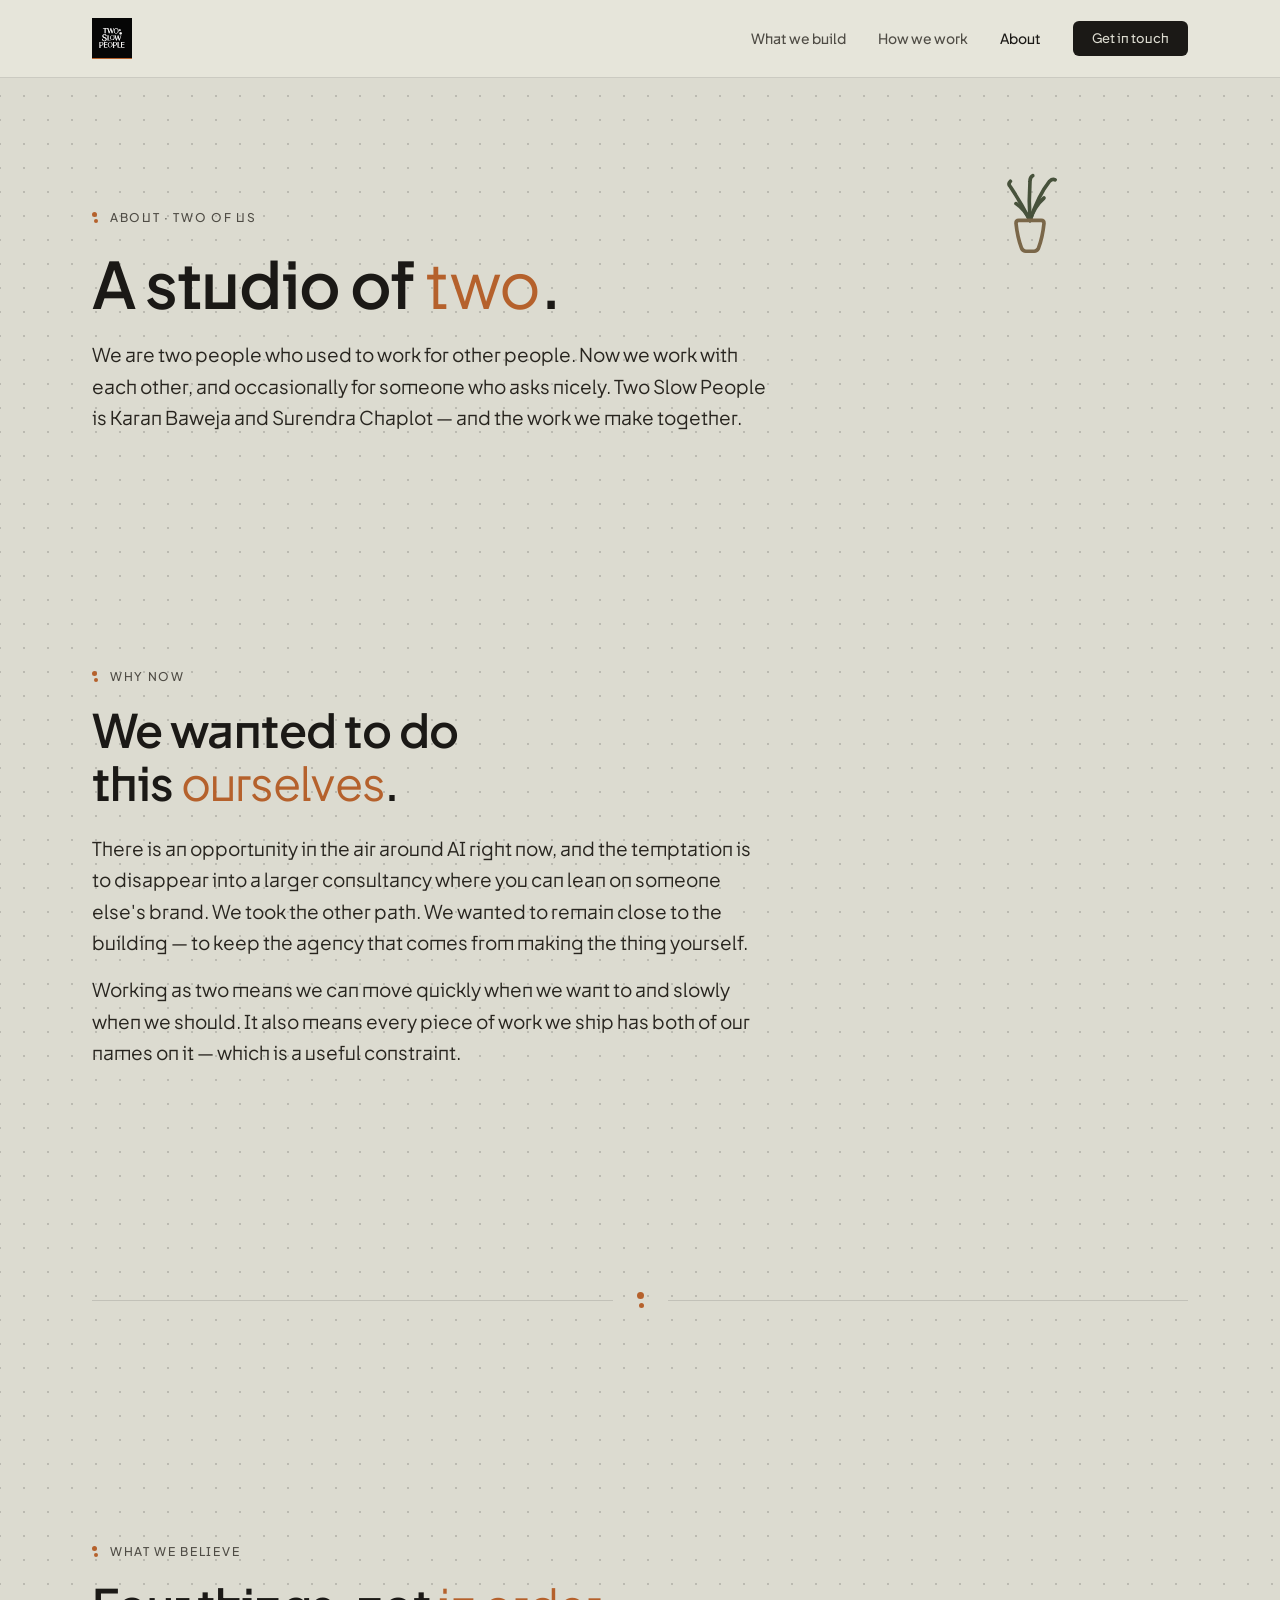
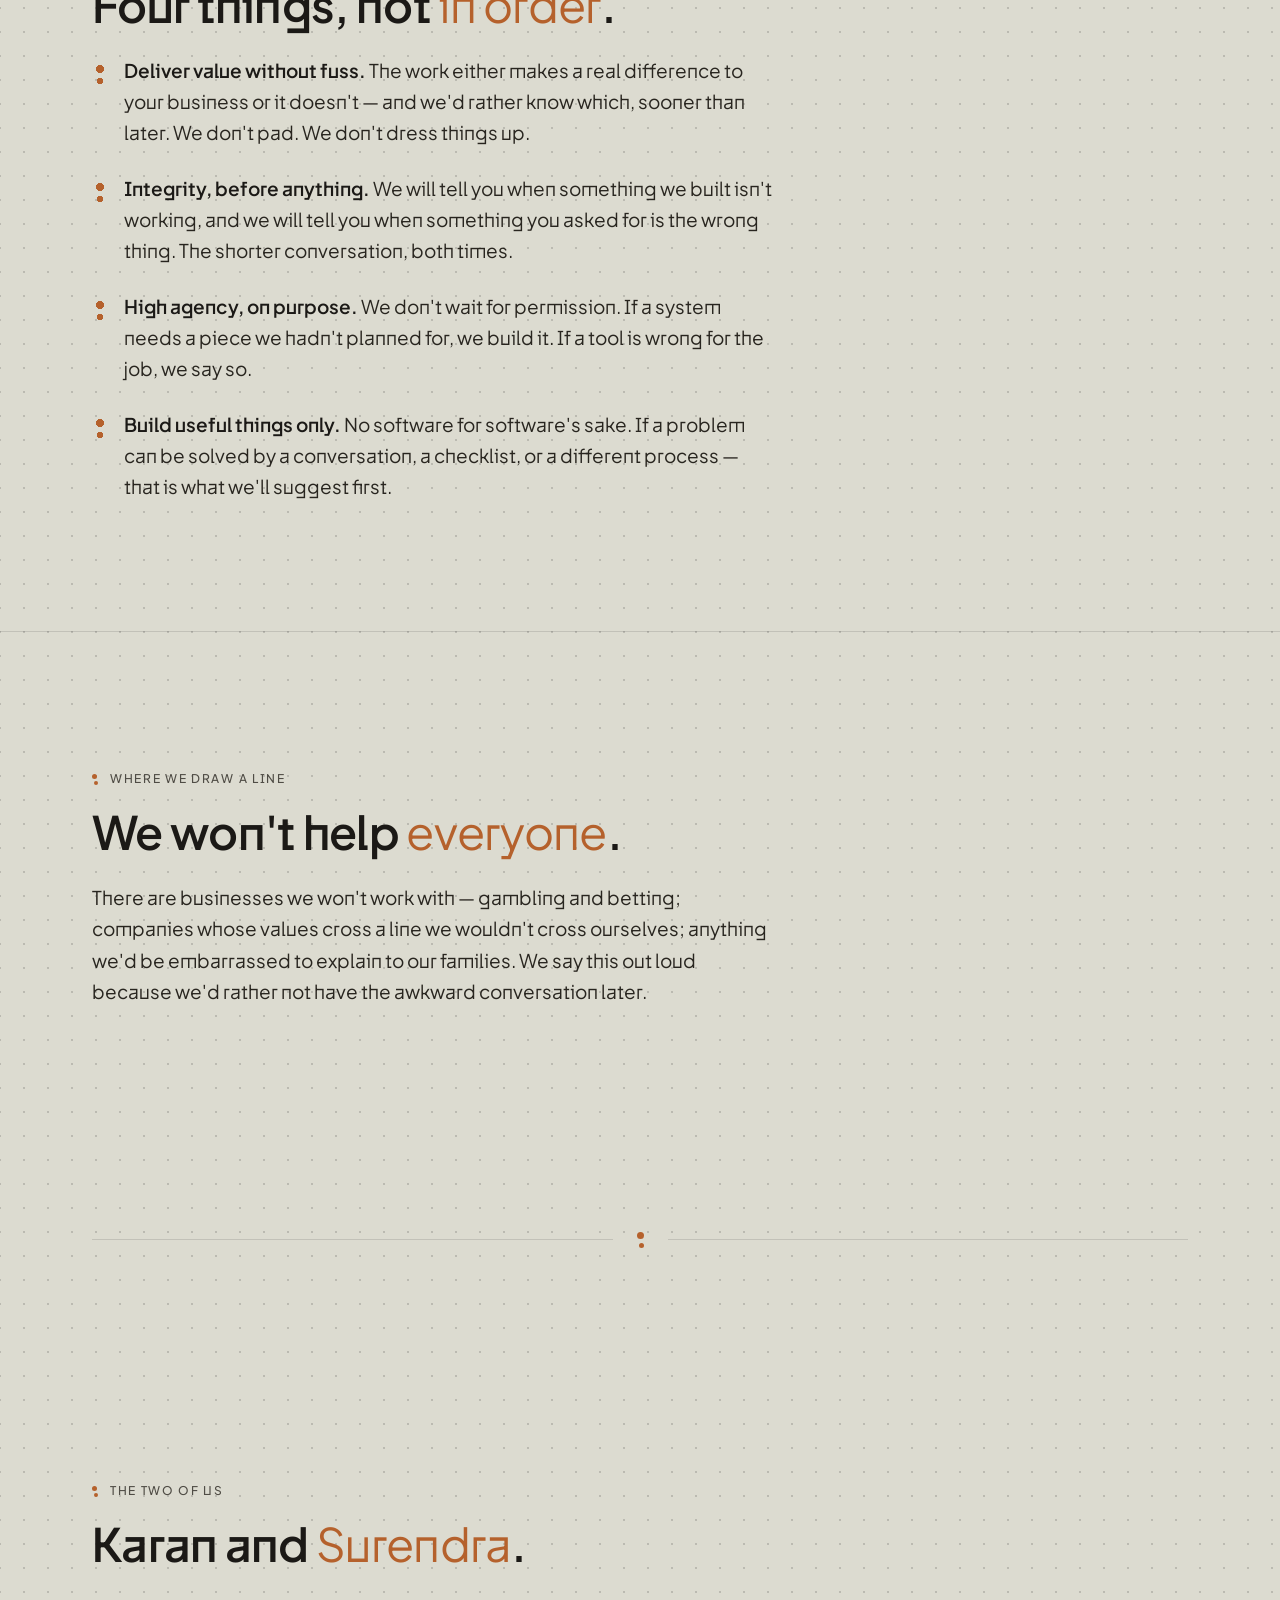
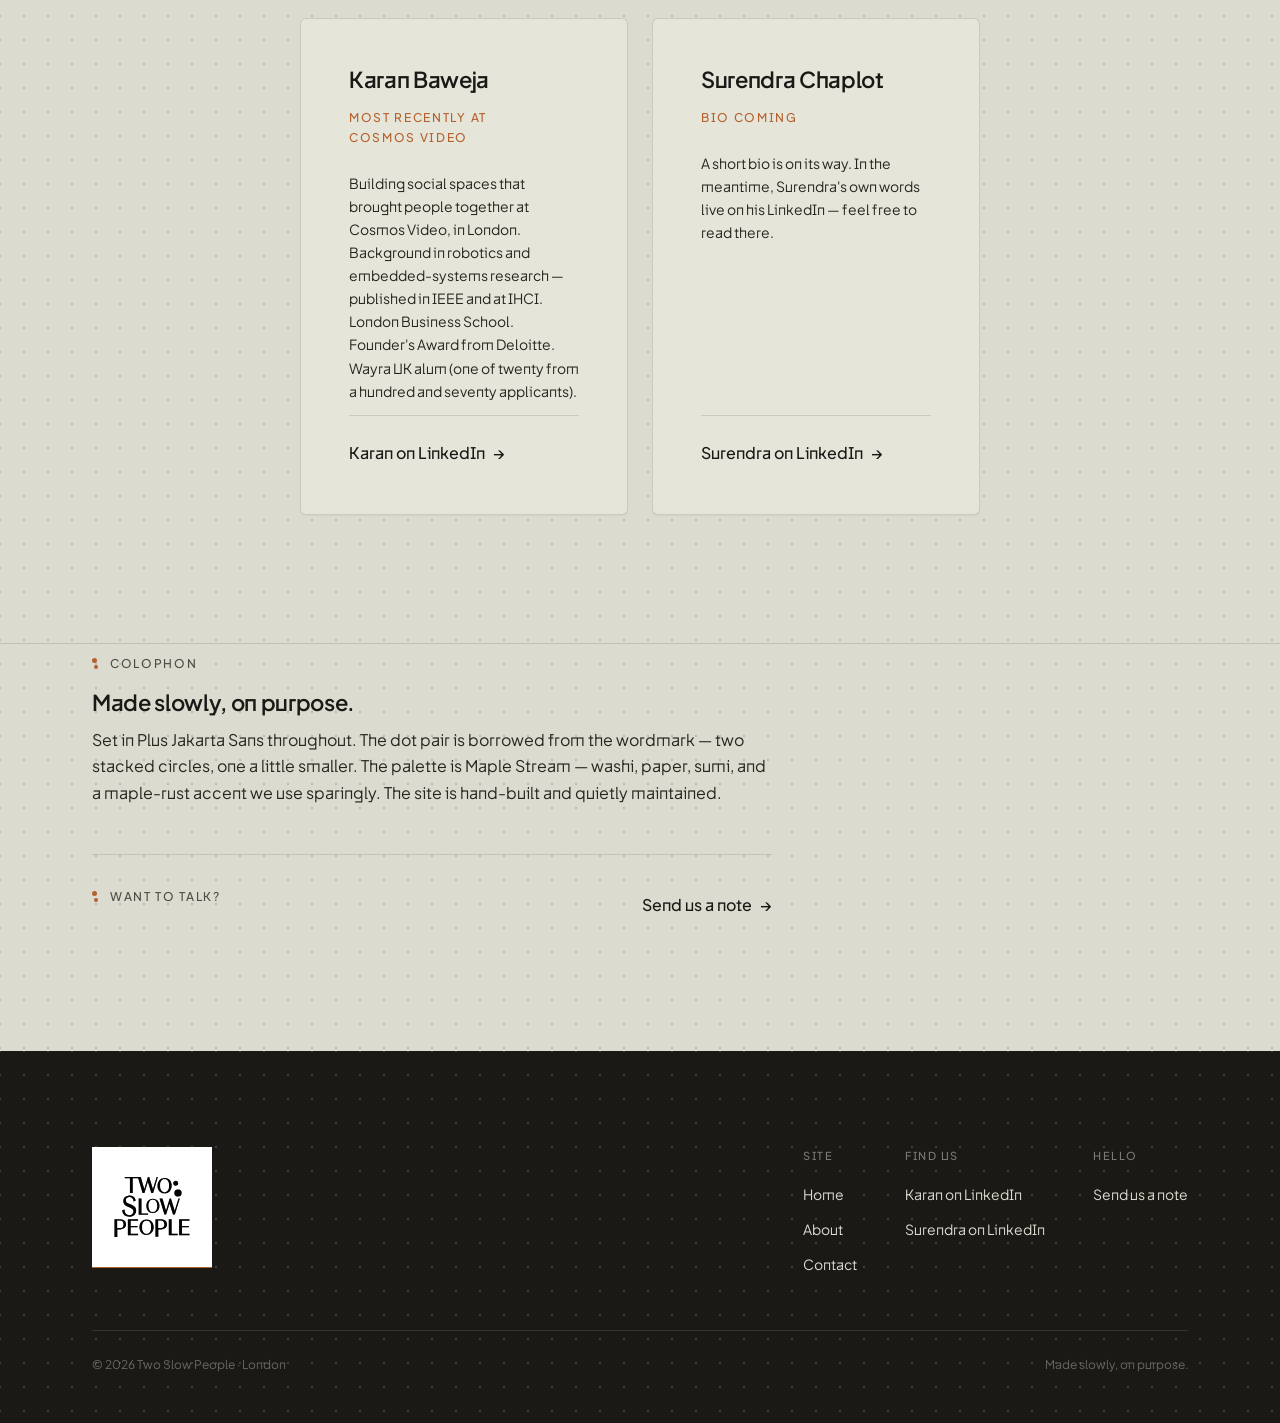
==== about.html @ 3eacd47a "Rebrand to Two Slow People; apply Maple Stream design system - Rewrite index.html and add about.html" ====
<!DOCTYPE html>
<html lang="en">
<head>
    <meta charset="UTF-8">
    <meta name="viewport" content="width=device-width, initial-scale=1.0">
    <title>About — Two Slow People</title>
    <meta name="description" content="Two Slow People is Karan Baweja and Surendra Chaplot — two people who used to work for other people. Now we build proper AI systems, by hand, for UK businesses.">
    <meta name="robots" content="index, follow">
    <meta name="theme-color" content="#1B1916">

    <link rel="canonical" href="https://twoslowpeople.com/about">
    <link rel="icon" type="image/svg+xml" href="assets/dot-pair.svg">
    <link rel="apple-touch-icon" href="assets/logo-twoslowpeople-vector.svg">

    <meta property="og:type" content="website">
    <meta property="og:url" content="https://twoslowpeople.com/about">
    <meta property="og:title" content="About — Two Slow People">
    <meta property="og:description" content="Two Slow People is Karan Baweja and Surendra Chaplot — two people who used to work for other people. Now we build proper AI systems, by hand, for UK businesses.">
    <meta property="og:site_name" content="Two Slow People">
    <meta property="og:locale" content="en_GB">

    <meta name="twitter:card" content="summary_large_image">
    <meta name="twitter:title" content="About — Two Slow People">
    <meta name="twitter:description" content="Two people, one studio, building proper AI systems by hand for UK businesses.">

    <link rel="stylesheet" href="css/tokens.css?v=1">
    <link rel="stylesheet" href="css/site.css?v=1">

    <style>
        /* ──────────────────────────────────────────────────────
           about.html — page-specific styles only.
           Body uses .surface-dotted (writing-paper bg from the
           design system) — sections are transparent so the dots
           pervade the whole page. Only cards are solid surfaces.
           ────────────────────────────────────────────────────── */

        /* ── ABOUT HERO ── */
        .a-hero {
            position: relative;
            padding: 120px 0 var(--s-9);
            overflow: hidden;
        }
        .hero-mark {
            position: absolute;
            top: var(--s-8);
            right: max(var(--s-6), calc(50% - 460px));
            opacity: 0.85;
            pointer-events: none;
        }
        @media (max-width: 768px) {
            .hero-mark { top: var(--s-5); right: var(--s-4); }
            .hero-mark svg { width: 96px; height: 96px; }
        }
        .a-hero-inner { max-width: var(--container-prose); }
        .a-hero .eyebrow { margin-bottom: var(--s-5); }
        .a-hero h1 {
            font-size: var(--t-h1);
            margin-bottom: var(--s-5);
            text-wrap: balance;
        }
        .a-hero h1 em {
            font-weight: var(--w-regular);
            color: var(--momiji);
        }
        .a-hero .lede {
            font-size: var(--t-body-lg);
            color: var(--ink-2);
            line-height: var(--lh-relaxed);
            text-wrap: pretty;
        }

        /* ── REUSABLE PROSE BLOCK ── */
        .a-block-inner { max-width: var(--container-prose); }
        .a-block-inner .eyebrow { margin-bottom: var(--s-4); }
        .a-block-inner h2 {
            font-size: var(--t-h2);
            margin-bottom: var(--s-5);
            text-wrap: balance;
        }
        .a-block-inner h2 em {
            font-weight: var(--w-regular);
            color: var(--momiji);
        }
        .a-block-inner h3 {
            font-size: var(--t-h3);
            margin-bottom: var(--s-4);
        }
        .a-block-inner p {
            font-size: var(--t-body-lg);
            color: var(--ink-2);
            line-height: var(--lh-relaxed);
            margin-bottom: var(--s-4);
            text-wrap: pretty;
        }
        .a-block-inner p:last-child { margin-bottom: 0; }
        .a-block-inner p strong {
            color: var(--ink);
            font-weight: var(--w-semibold);
        }
        .a-block-inner .dot-list p { margin-bottom: 0; }

        /* Editorial hairline between content sections (not on hero) */
        .a-block + .a-block,
        .a-block + .bios,
        .bios + .a-block { border-top: 1px solid var(--rule); }

        /* ── BIOS GRID ── */
        .bios-grid {
            display: grid;
            grid-template-columns: repeat(2, 1fr);
            gap: var(--s-5);
            max-width: var(--container-prose);
            margin: 0 auto;
        }
        .bio.card { display: flex; flex-direction: column; gap: var(--s-3); padding: var(--s-7); }
        .bio h4 {
            font-size: var(--t-h4);
            margin-bottom: var(--s-1);
        }
        .bio .role {
            font-family: var(--font-body);
            font-size: 12px;
            font-weight: var(--w-medium);
            letter-spacing: var(--ls-eyebrow);
            text-transform: uppercase;
            color: var(--momiji);
            margin-bottom: var(--s-3);
        }
        .bio p {
            font-size: var(--t-body-sm);
            color: var(--ink-2);
            line-height: var(--lh-relaxed);
            margin-bottom: 0;
        }
        .bio .bio-link {
            margin-top: auto;
            padding-top: var(--s-5);
            border-top: 1px solid var(--rule);
        }

        /* ── COLOPHON + CTA BACK ── */
        .colophon { padding-top: 0; }
        .colophon-inner { max-width: var(--container-prose); }
        .colophon .eyebrow { margin-bottom: var(--s-4); }
        .colophon h3 { font-size: var(--t-h4); margin-bottom: var(--s-3); }
        .colophon p {
            font-size: var(--t-body);
            color: var(--ink-2);
            line-height: var(--lh-relaxed);
            margin-bottom: var(--s-7);
        }
        .a-cta {
            padding-top: var(--s-6);
            border-top: 1px solid var(--rule);
            display: flex;
            align-items: center;
            justify-content: space-between;
            gap: var(--s-4);
            flex-wrap: wrap;
        }

        /* ── PAGE-SPECIFIC RESPONSIVE ── */
        @media (max-width: 768px) {
            .a-hero { padding: var(--s-9) 0; }
            .bios-grid { grid-template-columns: 1fr; }
            .a-cta { flex-direction: column; align-items: flex-start; }
        }
    </style>
</head>
<body class="surface-dotted">

<!-- WOBBLE FILTER (used by every felt-pen mark on this page) -->
<svg width="0" height="0" style="position:absolute" aria-hidden="true">
    <filter id="wobble">
        <feTurbulence type="fractalNoise" baseFrequency="0.025" numOctaves="2" seed="3" result="noise" />
        <feDisplacementMap in="SourceGraphic" in2="noise" scale="1.6" />
    </filter>
</svg>

<!-- NAV -->
<nav class="site-nav" id="nav">
    <div class="nav-inner">
        <a href="/" class="nav-logo" aria-label="Two Slow People — home">
            <img src="assets/logo-twoslowpeople-vector.svg" alt="Two Slow People" />
        </a>
        <div class="nav-links" id="navLinks">
            <a href="index.html#what">What we build</a>
            <a href="index.html#how">How we work</a>
            <a href="about.html" aria-current="page">About</a>
            <a href="index.html#contact" class="btn btn-primary">Get in touch</a>
        </div>
        <button class="nav-mob" id="navMob" aria-label="Open menu" aria-expanded="false">
            <span></span><span></span><span></span>
        </button>
    </div>
</nav>

<!-- HERO -->
<section class="a-hero">
    <!-- Felt-pen plant mark — quiet ornament, top-right of the hero -->
    <div class="hero-mark felt-pen-mark animated" aria-hidden="true">
        <svg viewBox="0 0 100 100" width="140" height="140">
            <g style="filter:url(#wobble);fill:none;stroke-width:2.6;stroke-linecap:round;stroke-linejoin:round">
                <path stroke="#2E3A22" d="M50 56 Q44 44 36 32 Q34 30 36 28" />
                <path stroke="#2E3A22" d="M50 56 Q56 38 64 28 Q66 26 68 27" />
                <path stroke="#2E3A22" d="M50 56 Q49 42 50 28 Q50 25 52 24" />
                <path stroke="#2E3A22" d="M50 56 Q53 46 60 40" />
                <path stroke="#2E3A22" d="M50 56 Q46 48 40 44" />
                <path stroke="#6B5230" d="M40 58 Q40 56 42 56 L58 56 Q60 56 60 58 Q59 68 56 76 Q55 78 53 78 L47 78 Q45 78 44 76 Q41 68 40 58 Z" />
            </g>
        </svg>
    </div>
    <div class="wrap">
        <div class="a-hero-inner rev">
            <div class="eyebrow">
                <span class="dotpair-mark"><span></span><span></span></span>
                <span>About · Two of us</span>
            </div>
            <h1 class="h1">A studio of <em>two</em>.</h1>
            <p class="lede">We are two people who used to work for other people. Now we work with each other, and occasionally for someone who asks nicely. Two Slow People is Karan Baweja and Surendra Chaplot — and the work we make together.</p>
        </div>
    </div>
</section>

<!-- WHY NOW -->
<section class="a-block">
    <div class="wrap">
        <div class="a-block-inner rev">
            <div class="eyebrow">
                <span class="dotpair-mark"><span></span><span></span></span>
                <span>Why now</span>
            </div>
            <h2>We wanted to do this <em>ourselves</em>.</h2>
            <p>There is an opportunity in the air around AI right now, and the temptation is to disappear into a larger consultancy where you can lean on someone else's brand. We took the other path. We wanted to remain close to the building — to keep the agency that comes from making the thing yourself.</p>
            <p>Working as two means we can move quickly when we want to and slowly when we should. It also means every piece of work we ship has both of our names on it — which is a useful constraint.</p>
        </div>
    </div>
</section>

<!-- BREAK -->
<div class="section-break" aria-hidden="true">
    <div class="section-break-inner">
        <span class="line"></span>
        <span class="ornament"><span></span><span></span></span>
        <span class="line"></span>
    </div>
</div>

<!-- WHAT WE BELIEVE -->
<section class="a-block">
    <div class="wrap">
        <div class="a-block-inner rev">
            <div class="eyebrow">
                <span class="dotpair-mark"><span></span><span></span></span>
                <span>What we believe</span>
            </div>
            <h2>Four things, not <em>in order</em>.</h2>
            <ul class="dot-list">
                <li><p><strong>Deliver value without fuss.</strong> The work either makes a real difference to your business or it doesn't — and we'd rather know which, sooner than later. We don't pad. We don't dress things up.</p></li>
                <li><p><strong>Integrity, before anything.</strong> We will tell you when something we built isn't working, and we will tell you when something you asked for is the wrong thing. The shorter conversation, both times.</p></li>
                <li><p><strong>High agency, on purpose.</strong> We don't wait for permission. If a system needs a piece we hadn't planned for, we build it. If a tool is wrong for the job, we say so.</p></li>
                <li><p><strong>Build useful things only.</strong> No software for software's sake. If a problem can be solved by a conversation, a checklist, or a different process — that is what we'll suggest first.</p></li>
            </ul>
        </div>
    </div>
</section>

<!-- WHAT WE WON'T WORK ON -->
<section class="a-block">
    <div class="wrap">
        <div class="a-block-inner rev">
            <div class="eyebrow">
                <span class="dotpair-mark"><span></span><span></span></span>
                <span>Where we draw a line</span>
            </div>
            <h2>We won't help <em>everyone</em>.</h2>
            <p>There are businesses we won't work with — gambling and betting; companies whose values cross a line we wouldn't cross ourselves; anything we'd be embarrassed to explain to our families. We say this out loud because we'd rather not have the awkward conversation later.</p>
        </div>
    </div>
</section>

<!-- BREAK -->
<div class="section-break" aria-hidden="true">
    <div class="section-break-inner">
        <span class="line"></span>
        <span class="ornament"><span></span><span></span></span>
        <span class="line"></span>
    </div>
</div>

<!-- THE TWO OF US -->
<section class="bios">
    <div class="wrap">
        <div class="a-block-inner rev" style="margin-bottom: var(--s-7);">
            <div class="eyebrow">
                <span class="dotpair-mark"><span></span><span></span></span>
                <span>The two of us</span>
            </div>
            <h2>Karan and <em>Surendra</em>.</h2>
        </div>
        <div class="bios-grid rev">
            <article class="card bio">
                <h4>Karan Baweja</h4>
                <p class="role">Most recently at Cosmos Video</p>
                <p>Building social spaces that brought people together at Cosmos Video, in London. Background in robotics and embedded-systems research — published in IEEE and at IHCI. London Business School. Founder's Award from Deloitte. Wayra UK alum (one of twenty from a hundred and seventy applicants).</p>
                <div class="bio-link">
                    <a class="arrow-link" href="https://www.linkedin.com/in/karandb/" target="_blank" rel="noopener noreferrer">Karan on LinkedIn</a>
                </div>
            </article>
            <article class="card bio">
                <h4>Surendra Chaplot</h4>
                <p class="role">Bio coming</p>
                <p>A short bio is on its way. In the meantime, Surendra's own words live on his LinkedIn — feel free to read there.</p>
                <div class="bio-link">
                    <a class="arrow-link" href="https://www.linkedin.com/in/chaplot/" target="_blank" rel="noopener noreferrer">Surendra on LinkedIn</a>
                </div>
            </article>
        </div>
    </div>
</section>

<!-- COLOPHON + CTA BACK -->
<section class="colophon a-block">
    <div class="wrap">
        <div class="colophon-inner rev">
            <div class="eyebrow">
                <span class="dotpair-mark"><span></span><span></span></span>
                <span>Colophon</span>
            </div>
            <h3>Made slowly, on purpose.</h3>
            <p>Set in Plus Jakarta Sans throughout. The dot pair is borrowed from the wordmark — two stacked circles, one a little smaller. The palette is Maple Stream — washi, paper, sumi, and a maple-rust accent we use sparingly. The site is hand-built and quietly maintained.</p>
            <div class="a-cta">
                <div class="eyebrow">
                    <span class="dotpair-mark"><span></span><span></span></span>
                    <span>Want to talk?</span>
                </div>
                <a class="arrow-link" href="index.html#contact">Send us a note</a>
            </div>
        </div>
    </div>
</section>

<!-- FOOTER -->
<footer class="site-footer">
    <div class="wrap">
        <div class="footer-top">
            <a href="/" class="footer-mark" aria-label="Two Slow People">
                <img src="assets/logo-twoslowpeople-vector.svg" alt="Two Slow People" />
            </a>
            <div class="footer-cols">
                <div class="footer-col">
                    <h6>Site</h6>
                    <a href="/">Home</a>
                    <a href="about.html">About</a>
                    <a href="index.html#contact">Contact</a>
                </div>
                <div class="footer-col">
                    <h6>Find us</h6>
                    <a href="https://www.linkedin.com/in/karandb/" target="_blank" rel="noopener noreferrer">Karan on LinkedIn</a>
                    <a href="https://www.linkedin.com/in/chaplot/" target="_blank" rel="noopener noreferrer">Surendra on LinkedIn</a>
                </div>
                <div class="footer-col">
                    <h6>Hello</h6>
                    <a href="index.html#contact">Send us a note</a>
                </div>
            </div>
        </div>
        <div class="footer-bot">
            <span>© 2026 Two Slow People · London</span>
            <span>Made slowly, on purpose.</span>
        </div>
    </div>
</footer>

<script>
(function () {
    var mob   = document.getElementById('navMob');
    var links = document.getElementById('navLinks');
    if (mob && links) {
        mob.addEventListener('click', function () {
            var open = links.classList.toggle('open');
            mob.setAttribute('aria-expanded', open ? 'true' : 'false');
        });
        links.querySelectorAll('a').forEach(function (a) {
            a.addEventListener('click', function () {
                links.classList.remove('open');
                mob.setAttribute('aria-expanded', 'false');
            });
        });
    }

    document.querySelectorAll('a[href^="#"]').forEach(function (a) {
        a.addEventListener('click', function (e) {
            var href = this.getAttribute('href');
            if (href === '#' || href.length < 2) return;
            var t = document.querySelector(href);
            if (t) { e.preventDefault(); t.scrollIntoView({ behavior: 'smooth', block: 'start' }); }
        });
    });

    var revEls = document.querySelectorAll('.rev');
    try {
        var io = new IntersectionObserver(function (entries) {
            entries.forEach(function (e) {
                if (e.isIntersecting) { e.target.classList.add('in'); io.unobserve(e.target); }
            });
        }, { threshold: 0.07, rootMargin: '0px 0px -32px 0px' });
        revEls.forEach(function (el) { io.observe(el); });
    } catch (err) {
        revEls.forEach(function (el) { el.classList.add('in'); });
    }
    setTimeout(function () {
        revEls.forEach(function (el) { el.classList.add('in'); });
    }, 1500);
})();
</script>
</body>
</html>
---- css/tokens.css ----
/* =========================================================================
   Two Slow People — Colors & Type tokens (FINAL)
   =========================================================================
   Palette: 03 · Maple Stream
   Accent set: Autumn polychrome
   Header surface: --paper

   A quiet, considered system. Editorial sans + the dot-pair motif.
   "Slow" demands restraint — saturated colors are moments, not surfaces.
   ========================================================================= */

@import url('https://fonts.googleapis.com/css2?family=Plus+Jakarta+Sans:ital,wght@0,300;0,400;0,500;0,600;0,700;0,800;1,400;1,500;1,600&family=JetBrains+Mono:wght@400;500&display=swap');

:root {
  /* =====================================================================
     COLOR — Maple Stream
     ===================================================================== */

  /* ---------- Surfaces (the stone ladder) ---------- */
  --white:        #F2F1E6;        /* brightest — used sparingly       */
  --paper:        #E6E5DA;        /* CARDS · HEADER · quote bg        */
  --washi:        #DCDBD0;        /* PAGE bg — primary stone          */
  --washi-2:      #CFCEC1;        /* inset / deeper card              */
  --washi-3:      #B8B7AA;        /* deepest stone accent             */

  /* ---------- Ink scale ---------- */
  --ink:          #1B1916;        /* sumi — primary text, dark sections */
  --ink-2:        #28251F;        /* secondary text                   */
  --ink-3:        #4F4C45;        /* tertiary / metadata              */
  --ink-4:        #80807A;        /* muted / placeholder              */
  --sumi:         var(--ink);

  /* ---------- Accents — Autumn polychrome ----------
     Five hues drawn from autumn-garden references. All sit at the same
     desaturated chroma — a page can hold three of them and still read quiet.
     Order: warm → cool. */
  --ginkgo:       #C9A03A;        /* ginkgo yellow — sun, warmth      */
  --ginkgo-soft:  #ECDDB4;
  --momiji:       #B5612C;        /* maple rust — THE primary accent  */
  --momiji-soft:  #ECDBC5;
  --momiji-hover: #934C20;
  --kaki:         #A04534;        /* persimmon — secondary warm       */
  --kaki-soft:    #E8C9C0;
  --moss:         #5C7048;        /* moss — leaf, stem, success-feel  */
  --moss-soft:    #C5CDB6;
  --sora:         #6E8390;        /* wet-stone blue — sky, water      */
  --sora-soft:    #C8D2D6;

  /* ---------- Hairlines ---------- */
  --rule:         rgba(14,14,14,0.12);
  --rule-strong:  rgba(14,14,14,0.22);
  --rule-inverse: rgba(220,219,208,0.14);

  /* ---------- Semantic states ---------- */
  --link:         var(--momiji);
  --link-hover:   var(--momiji-hover);
  --success:      var(--moss);
  --warning:      var(--ginkgo);
  --danger:       var(--kaki);

  /* =====================================================================
     SEMANTIC ROLE TOKENS — use these in components, not raw hues
     ===================================================================== */

  /* Foreground */
  --fg-1:           var(--ink);
  --fg-2:           var(--ink-2);
  --fg-3:           var(--ink-3);
  --fg-4:           var(--ink-4);
  --fg-inverse:     var(--washi);
  --fg-accent:      var(--momiji);

  /* Background — five named surface roles */
  --bg-page:        var(--washi);    /* primary page                  */
  --bg-card:        var(--paper);    /* cards · article surfaces      */
  --bg-header:      var(--paper);    /* nav header — same as card     */
  --bg-inset:       var(--washi-2);  /* deeper inset                  */
  --bg-inverse:     var(--ink);      /* dark sections, footer         */

  /* Tinted backgrounds (for soft callouts, tags, etc.) */
  --bg-momiji-soft: var(--momiji-soft);
  --bg-ginkgo-soft: var(--ginkgo-soft);
  --bg-kaki-soft:   var(--kaki-soft);
  --bg-moss-soft:   var(--moss-soft);
  --bg-sora-soft:   var(--sora-soft);

  /* =====================================================================
     TYPOGRAPHY
     Plus Jakarta Sans is THE brand face. Voice differentiates by weight
     and size, not by family. JetBrains Mono for the rare metadata moment.
     ===================================================================== */
  --font-display: 'Plus Jakarta Sans', -apple-system, BlinkMacSystemFont, 'Helvetica Neue', sans-serif;
  --font-body:    'Plus Jakarta Sans', -apple-system, BlinkMacSystemFont, 'Helvetica Neue', sans-serif;
  --font-mono:    'JetBrains Mono', 'SF Mono', Menlo, monospace;

  /* Type scale — generous, slow */
  --t-display:    clamp(56px, 7.5vw, 120px);
  --t-h1:         clamp(44px, 5vw, 76px);
  --t-h2:         clamp(34px, 3.6vw, 52px);
  --t-h3:         30px;
  --t-h4:         22px;
  --t-h5:         18px;
  --t-body-lg:    19px;
  --t-body:       16px;
  --t-body-sm:    14px;
  --t-caption:    13px;
  --t-eyebrow:    12px;

  --w-light:      300;
  --w-regular:    400;
  --w-medium:     500;
  --w-semibold:   600;
  --w-bold:       700;
  --w-black:      900;

  --lh-tight:     1.0;
  --lh-snug:      1.15;
  --lh-normal:    1.4;
  --lh-relaxed:   1.65;
  --lh-loose:     1.85;

  --ls-tightest:  -0.03em;
  --ls-tight:     -0.015em;
  --ls-normal:    0;
  --ls-wide:      0.04em;
  --ls-eyebrow:   0.14em;

  /* =====================================================================
     SPACING (4pt base, rhythm leans larger)
     ===================================================================== */
  --s-1:  4px;
  --s-2:  8px;
  --s-3:  12px;
  --s-4:  16px;
  --s-5:  24px;
  --s-6:  32px;
  --s-7:  48px;
  --s-8:  64px;
  --s-9:  96px;
  --s-10: 128px;
  --s-11: 192px;

  /* =====================================================================
     RADII — system leans flat. Radii present but small.
     ===================================================================== */
  --r-xs:    2px;
  --r-sm:    4px;
  --r-md:    6px;
  --r-lg:    10px;
  --r-xl:    16px;
  --r-pill:  999px;

  /* =====================================================================
     SHADOWS — quiet. No glow. No drama.
     ===================================================================== */
  --shadow-xs:    0 1px 2px rgba(14,14,14,0.04);
  --shadow-sm:    0 2px 6px rgba(14,14,14,0.05);
  --shadow-md:    0 8px 24px rgba(14,14,14,0.06);
  --shadow-lg:    0 24px 48px rgba(14,14,14,0.08);
  --shadow-inset: inset 0 0 0 1px rgba(14,14,14,0.06);

  /* =====================================================================
     MOTION — slow by name, slow by default.
     ===================================================================== */
  --ease:        cubic-bezier(0.22, 0.61, 0.36, 1);
  --ease-slow:   cubic-bezier(0.4, 0, 0.2, 1);
  --dur-fast:    180ms;
  --dur:         360ms;
  --dur-slow:    600ms;
  --dur-slower:  900ms;

  /* =====================================================================
     LAYOUT
     ===================================================================== */
  --container:       1160px;
  --container-prose: 680px;
  --gutter:          56px;
  --gutter-mobile:   24px;

  /* =====================================================================
     BACKWARD-COMPAT ALIASES
     Existing components reference --bone / --clay / --beni / --matcha /
     --sage / --kuri. Map them to the final tokens so nothing breaks.
     New code should NOT use these.
     ===================================================================== */
  --bone:           var(--washi);
  --bone-2:         var(--washi-2);
  --bone-3:         var(--washi-3);

  --beni:           var(--momiji);
  --beni-hover:     var(--momiji-hover);
  --beni-soft:      var(--momiji-soft);

  --clay:           var(--momiji);
  --clay-hover:     var(--momiji-hover);
  --clay-soft:      var(--momiji-soft);

  --matcha:         var(--moss);
  --matcha-soft:    var(--moss-soft);
  --sage:           var(--moss);
  --sage-soft:      var(--moss-soft);

  --kuri:           #6B5230;
  --kuri-soft:      #D6C9B0;

  --bg-1:           var(--bg-page);
  --bg-2:           var(--bg-card);
  --bg-3:           var(--bg-inset);
  --bg-beni-soft:   var(--bg-momiji-soft);
  --bg-clay-soft:   var(--bg-momiji-soft);
  --bg-matcha-soft: var(--bg-moss-soft);
  --bg-sage-soft:   var(--bg-moss-soft);
}

/* =========================================================================
   Element styles
   ========================================================================= */

html { background: var(--bg-page); color: var(--fg-1); }

body {
  font-family: var(--font-body);
  font-size: var(--t-body);
  line-height: var(--lh-relaxed);
  color: var(--fg-1);
  background: var(--bg-page);
  -webkit-font-smoothing: antialiased;
  text-rendering: optimizeLegibility;
  font-feature-settings: 'ss01';
}

.display, h1.display {
  font-family: var(--font-display);
  font-size: var(--t-display);
  font-weight: var(--w-semibold);
  line-height: var(--lh-tight);
  letter-spacing: var(--ls-tightest);
  color: var(--fg-1);
  text-wrap: balance;
}

h1, .h1 {
  font-family: var(--font-display);
  font-size: var(--t-h1);
  font-weight: var(--w-semibold);
  line-height: var(--lh-tight);
  letter-spacing: var(--ls-tight);
  color: var(--fg-1);
  text-wrap: balance;
}

h2, .h2 {
  font-family: var(--font-display);
  font-size: var(--t-h2);
  font-weight: var(--w-semibold);
  line-height: var(--lh-snug);
  letter-spacing: var(--ls-tight);
  color: var(--fg-1);
  text-wrap: balance;
}

h3, .h3 {
  font-family: var(--font-display);
  font-size: var(--t-h3);
  font-weight: var(--w-semibold);
  line-height: var(--lh-snug);
  letter-spacing: var(--ls-tight);
}

h4, .h4 {
  font-family: var(--font-body);
  font-size: var(--t-h4);
  font-weight: var(--w-semibold);
  line-height: var(--lh-snug);
  letter-spacing: var(--ls-tight);
}

h5, .h5 {
  font-family: var(--font-body);
  font-size: var(--t-h5);
  font-weight: var(--w-medium);
  line-height: var(--lh-normal);
}

p, .body {
  font-family: var(--font-body);
  font-size: var(--t-body);
  font-weight: var(--w-regular);
  line-height: var(--lh-relaxed);
  color: var(--fg-2);
  text-wrap: pretty;
}

.lead {
  font-size: var(--t-body-lg);
  line-height: var(--lh-relaxed);
  color: var(--fg-2);
  font-weight: var(--w-regular);
}

.eyebrow {
  font-family: var(--font-body);
  font-size: var(--t-eyebrow);
  font-weight: var(--w-medium);
  letter-spacing: var(--ls-eyebrow);
  text-transform: uppercase;
  color: var(--fg-3);
}

.caption {
  font-size: var(--t-caption);
  line-height: var(--lh-normal);
  color: var(--fg-3);
}

/* Plus Jakarta has no italic discipline; we emphasize via weight bump */
.italic, em.display, em {
  font-style: normal;
  font-weight: var(--w-semibold);
  color: var(--fg-1);
}

code, .code, kbd, samp {
  font-family: var(--font-mono);
  font-size: 0.92em;
  background: var(--washi-2);
  padding: 0.1em 0.4em;
  border-radius: var(--r-xs);
  color: var(--fg-1);
}

/* =========================================================================
   Surface utilities — dotted notebook page is a first-class surface.
   ========================================================================= */

.surface-dotted {
  background-color: var(--washi);
  background-image: radial-gradient(circle, rgba(14,14,14,0.16) 1px, transparent 1.2px);
  background-size: 24px 24px;
  background-position: 12px 12px;
}

.surface-dotted-sm {
  background-image: radial-gradient(circle, rgba(14,14,14,0.10) 0.9px, transparent 1.1px);
  background-size: 16px 16px;
  background-position: 8px 8px;
}

.surface-grid {
  background-color: var(--washi);
  background-image:
    linear-gradient(rgba(14,14,14,0.06) 1px, transparent 1px),
    linear-gradient(90deg, rgba(14,14,14,0.06) 1px, transparent 1px);
  background-size: 24px 24px;
}

.surface-dotted-dark {
  background-color: var(--ink);
  background-image: radial-gradient(circle, rgba(244,239,224,0.18) 1px, transparent 1.2px);
  background-size: 24px 24px;
  background-position: 12px 12px;
  color: var(--washi);
}

a {
  color: var(--link);
  text-decoration: none;
  border-bottom: 1px solid currentColor;
  transition: color var(--dur-fast) var(--ease);
}
a:hover { color: var(--link-hover); }

/* The dot-pair motif — reusable inline ornament from the logo */
.dots, .dotpair {
  display: inline-flex;
  align-items: center;
  gap: 0.18em;
  vertical-align: middle;
}
.dots::before,
.dots::after {
  content: '';
  width: 0.34em;
  height: 0.34em;
  background: currentColor;
  border-radius: 50%;
}
.dots::before { transform: translateY(-0.45em); }
.dots::after  { transform: translateY( 0.20em); }

.bignum {
  font-family: var(--font-display);
  font-size: clamp(72px, 9vw, 144px);
  font-weight: var(--w-semibold);
  line-height: 1;
  letter-spacing: var(--ls-tightest);
  color: var(--fg-1);
}

.arrow-link {
  font-family: var(--font-body);
  font-weight: var(--w-medium);
  color: var(--fg-1);
  display: inline-flex;
  align-items: baseline;
  gap: 0.5em;
  border-bottom: none;
}
.arrow-link::after {
  content: '→';
  display: inline-block;
  transition: transform var(--dur) var(--ease-slow);
}
.arrow-link:hover::after { transform: translateX(4px); }
---- css/site.css ----
/* =========================================================================
   Two Slow People — site styles
   Shared across every page. Consumes tokens from tokens.css.
   Page-specific styles (hero variants, grids) stay in each page's <style>.
   ========================================================================= */

*, *::before, *::after { margin: 0; padding: 0; box-sizing: border-box; }

html { scroll-behavior: smooth; }
body { overflow-x: hidden; }

a:focus-visible,
button:focus-visible,
input:focus-visible,
select:focus-visible,
textarea:focus-visible {
    outline: 2px solid var(--ink);
    outline-offset: 2px;
}

/* ── LAYOUT ── */
.wrap    { max-width: var(--container);       margin: 0 auto; padding: 0 var(--s-6); }
.wrap-md { max-width: 920px;                  margin: 0 auto; padding: 0 var(--s-6); }
.wrap-sm { max-width: var(--container-prose); margin: 0 auto; padding: 0 var(--s-6); }

section { padding: var(--s-10) 0; }

/* ── EYEBROW (with dot-pair ornament from the logo) ── */
.eyebrow {
    display: inline-flex;
    align-items: center;
    gap: var(--s-3);
}
.eyebrow .dotpair-mark {
    display: inline-flex;
    flex-direction: column;
    gap: 2px;
    color: var(--momiji);
}
.eyebrow .dotpair-mark span {
    display: block;
    width: 5px; height: 5px;
    border-radius: 50%;
    background: currentColor;
}
.eyebrow .dotpair-mark span:last-child {
    width: 4px; height: 4px;
    margin-left: 2px;
}

/* ── BUTTONS ── */
.btn {
    display: inline-flex;
    align-items: center;
    gap: var(--s-2);
    padding: 14px 24px;
    border-radius: var(--r-md);
    font-family: var(--font-body);
    font-size: 15px;
    font-weight: var(--w-medium);
    line-height: 1;
    text-decoration: none;
    border: 1px solid transparent;
    cursor: pointer;
    white-space: nowrap;
    transition: background var(--dur) var(--ease-slow),
                color var(--dur) var(--ease-slow),
                border-color var(--dur) var(--ease-slow);
}
.btn-primary {
    background: var(--ink);
    color: var(--washi);
}
.btn-primary:hover { background: #000; }
.btn-outline {
    background: transparent;
    color: var(--ink);
    border-color: var(--ink);
}
.btn-outline:hover { background: var(--ink); color: var(--washi); }

/* Arrow-link inverse variant for use in dark sections */
.arrow-link.inverse,
.arrow-link.inverse:hover { color: var(--washi); }

/* ── SECTION HEADERS ── */
.sec-hd { margin-bottom: var(--s-8); max-width: 680px; }
.sec-hd .eyebrow { margin-bottom: var(--s-4); }
.sec-hd h2 {
    font-size: var(--t-h2);
    margin-bottom: var(--s-4);
}
.sec-hd h2 em {
    font-weight: var(--w-regular);
    color: var(--momiji);
}
.sec-hd .lede {
    font-size: var(--t-body-lg);
    color: var(--ink-2);
    line-height: var(--lh-relaxed);
    max-width: 560px;
}

/* ── CARD ── */
.card {
    background: var(--bg-card);
    border: 1px solid var(--rule);
    border-radius: var(--r-md);
    padding: var(--s-6);
    box-shadow: var(--shadow-xs);
    transition: background var(--dur-slow) var(--ease-slow),
                border-color var(--dur-slow) var(--ease-slow),
                box-shadow var(--dur-slow) var(--ease-slow);
}
.card:hover {
    background: var(--white);
    border-color: var(--rule-strong);
    box-shadow: var(--shadow-md);
}
.card h3 {
    font-size: var(--t-h3);
    margin-bottom: var(--s-3);
}
.card p {
    font-size: var(--t-body);
    color: var(--ink-2);
    line-height: var(--lh-relaxed);
}

/* ── SECTION BREAK ORNAMENT ──
   Hairline + centered dot-pair. Used between major sections.
   Pattern lifted from preview/25-logo-lockups-and-ornaments.html (.break-section).
   Wrapped in its own padded band so the ornament breathes and never sits
   flush against the next section (especially across light → dark transitions). */
.section-break {
    padding: var(--s-9) 0;
    background: transparent;        /* lets surface-dotted on about.html show through */
}
.section-break-inner {
    display: flex;
    align-items: center;
    gap: var(--s-5);
    width: 100%;
    max-width: var(--container);
    margin: 0 auto;
    padding: 0 var(--s-6);
}
.section-break .line {
    flex: 1;
    height: 1px;
    background: var(--rule);
}
.section-break .ornament {
    flex: 0 0 auto;
    display: inline-flex;
    flex-direction: column;
    gap: 4px;
    color: var(--momiji);
}
.section-break .ornament span {
    display: block;
    width: 7px; height: 7px;
    border-radius: 50%;
    background: currentColor;
}
.section-break .ornament span:last-child {
    width: 5px; height: 5px;
    margin-left: 2px;
}
@media (max-width: 768px) {
    .section-break { padding: var(--s-7) 0; }
}

/* ── FELT-PEN MARK (decorative SVG, hand-drawn aesthetic) ── */
.felt-pen-mark { display: inline-block; line-height: 0; }
.felt-pen-mark svg { display: block; }
@keyframes felt-draw {
    from { stroke-dashoffset: 600; }
    to   { stroke-dashoffset: 0; }
}
.felt-pen-mark.animated path {
    stroke-dasharray: 600;
    stroke-dashoffset: 600;
    animation: felt-draw 1800ms cubic-bezier(0.4, 0, 0.2, 1) 200ms forwards;
}

/* ── DOT LIST (lead-bullet for editorial lists) ── */
.dot-list {
    list-style: none;
    padding: 0;
    margin: 0;
    display: flex;
    flex-direction: column;
    gap: var(--s-5);
}
.dot-list li {
    display: flex;
    gap: var(--s-4);
    align-items: flex-start;
}
.dot-list li::before {
    content: '';
    flex: 0 0 auto;
    width: 16px; height: 22px;
    margin-top: 8px;
    background:
        radial-gradient(circle 4px at 8px 6px,  var(--momiji) 100%, transparent 100%),
        radial-gradient(circle 3px at 8px 18px, var(--momiji) 100%, transparent 100%);
}
.dot-list p { margin: 0; }

/* ── SECTION HEADERS ── */
.sec-hd { margin-bottom: var(--s-8); max-width: 680px; }
.sec-hd .eyebrow { margin-bottom: var(--s-4); }
.sec-hd h2 {
    font-size: var(--t-h2);
    margin-bottom: var(--s-4);
}
.sec-hd h2 em {
    font-weight: var(--w-regular);
    color: var(--momiji);
}
.sec-hd .lede {
    font-size: var(--t-body-lg);
    color: var(--ink-2);
    line-height: var(--lh-relaxed);
    max-width: 560px;
}

/* ── NAV ── */
nav.site-nav {
    position: sticky;
    top: 0;
    z-index: 50;
    background: var(--bg-header);
    border-bottom: 1px solid var(--rule);
}
.nav-inner {
    display: flex;
    align-items: center;
    justify-content: space-between;
    max-width: var(--container);
    margin: 0 auto;
    padding: 18px var(--s-6);
    gap: var(--s-6);
}
.nav-logo { display: inline-flex; align-items: center; line-height: 0; }
.nav-logo img { height: 40px; width: auto; }
.nav-links {
    display: flex;
    align-items: center;
    gap: var(--s-6);
}
.nav-links a {
    font-family: var(--font-body);
    font-size: 14px;
    font-weight: var(--w-medium);
    color: var(--ink-3);
    border-bottom: none;
    transition: color var(--dur) var(--ease-slow);
}
.nav-links a:hover,
.nav-links a[aria-current="page"] { color: var(--ink); }

/* Nav CTA — outspecific the .nav-links a cascade so the button
   keeps its primary colours and a symmetric border. */
.nav-links a.btn {
    border-bottom: 1px solid transparent;
    padding: 10px 18px;
    font-size: 13px;
}
.nav-links a.btn-primary { color: var(--washi); }
.nav-links a.btn-primary:hover { color: var(--washi); background: #000; }
.nav-links a.btn-outline { color: var(--ink); }
.nav-mob {
    display: none;
    background: none;
    border: none;
    cursor: pointer;
    padding: 6px;
}
.nav-mob span {
    display: block;
    width: 22px; height: 1.5px;
    background: var(--ink);
    margin: 5px 0;
}

/* ── FORM ── */
form { display: flex; flex-direction: column; gap: var(--s-5); }
.form-row { display: grid; grid-template-columns: 1fr 1fr; gap: var(--s-3); }
.form-group { display: flex; flex-direction: column; gap: var(--s-2); }
.form-group label {
    font-family: var(--font-body);
    font-size: 12px;
    font-weight: var(--w-medium);
    letter-spacing: var(--ls-eyebrow);
    text-transform: uppercase;
    color: var(--ink-3);
}
.form-group input,
.form-group textarea {
    padding: 12px 14px;
    background: var(--washi);
    border: 1px solid var(--rule);
    border-radius: var(--r-sm);
    font-family: var(--font-body);
    font-size: 15px;
    line-height: 1.5;
    color: var(--ink);
    outline: none;
    transition: border-color var(--dur-fast) var(--ease);
    appearance: none;
    width: 100%;
}
.form-group input:focus,
.form-group textarea:focus { border-color: var(--ink); }
.form-group input::placeholder,
.form-group textarea::placeholder { color: var(--ink-4); }
.form-group textarea { resize: vertical; min-height: 140px; }
.form-group input.invalid,
.form-group textarea.invalid { border-color: var(--kaki); }
.field-error {
    display: block;
    font-size: 12px;
    color: var(--kaki);
    font-weight: var(--w-medium);
    min-height: 1em;
}
.form-helper { font-size: 12px; color: var(--ink-3); line-height: 1.5; }
.form-submit {
    align-self: flex-start;
    background: var(--ink);
    color: var(--washi);
    border: none;
    padding: 14px 28px;
    border-radius: var(--r-md);
    font-family: var(--font-body);
    font-weight: var(--w-medium);
    font-size: 15px;
    cursor: pointer;
    display: inline-flex;
    align-items: center;
    gap: var(--s-2);
    transition: background var(--dur) var(--ease-slow);
    margin-top: var(--s-2);
}
.form-submit:hover { background: #000; }
.form-submit:disabled { background: var(--moss); cursor: default; }
.form-msg {
    font-size: 14px;
    font-weight: var(--w-medium);
    padding: 10px 14px;
    border-radius: var(--r-sm);
    text-align: center;
    display: none;
}
.form-msg.success { background: var(--moss-soft); color: #2c3623; border: 1px solid var(--moss); display: block; }
.form-msg.error   { background: var(--kaki-soft); color: #5a221a; border: 1px solid var(--kaki); display: block; }
.form-foot {
    margin-top: var(--s-3);
    padding-top: var(--s-5);
    border-top: 1px solid var(--rule);
    font-size: 12px;
    color: var(--ink-3);
    line-height: 1.6;
}

/* ── FOOTER ── (uses .surface-dotted-dark from tokens.css —
   24px dot grid on ink. The "night writing" surface, only place we use it.) */
footer.site-footer {
    background-color: var(--ink);
    background-image: radial-gradient(circle, rgba(244,239,224,0.18) 1px, transparent 1.2px);
    background-size: 24px 24px;
    background-position: 12px 12px;
    color: var(--washi);
    padding: var(--s-9) 0 var(--s-7);
}
.footer-top {
    display: grid;
    grid-template-columns: auto 1fr;
    gap: var(--s-8);
    align-items: start;
    padding-bottom: var(--s-7);
    border-bottom: 1px solid var(--rule-inverse);
}
.footer-mark { line-height: 0; }
.footer-mark img {
    width: 120px; height: auto;
    filter: invert(1) brightness(1.05);
}
.footer-cols {
    display: grid;
    grid-template-columns: repeat(3, auto);
    gap: var(--s-7);
    justify-content: end;
}
.footer-col h6 {
    font-family: var(--font-body);
    font-size: 11px;
    font-weight: var(--w-medium);
    letter-spacing: var(--ls-eyebrow);
    text-transform: uppercase;
    color: rgba(220,219,208,0.5);
    margin-bottom: var(--s-3);
}
.footer-col a {
    display: block;
    font-family: var(--font-body);
    font-size: 14px;
    color: var(--washi);
    padding: 6px 0;
    border-bottom: none;
    transition: color var(--dur) var(--ease-slow);
}
.footer-col a:hover { color: var(--momiji-soft); }
.footer-bot {
    display: flex;
    justify-content: space-between;
    padding-top: var(--s-5);
    font-family: var(--font-body);
    font-size: 12px;
    color: rgba(220,219,208,0.4);
}

/* ── REVEAL ── */
.rev { opacity: 0; transform: translateY(12px); transition: opacity var(--dur-slow) var(--ease-slow), transform var(--dur-slow) var(--ease-slow); }
.rev.in { opacity: 1; transform: none; }

/* ── RESPONSIVE — global ── */
@media (max-width: 1024px) {
    .footer-top { grid-template-columns: 1fr; gap: var(--s-7); }
    .footer-cols { justify-content: start; }
}
@media (max-width: 768px) {
    .nav-inner { padding: 16px var(--s-5); }
    .nav-links {
        display: none;
        position: fixed;
        inset: 56px 0 0 0;
        background: var(--bg-page);
        flex-direction: column;
        justify-content: center;
        gap: var(--s-5);
        padding: var(--s-6);
        z-index: 49;
    }
    .nav-links.open { display: flex; }
    .nav-links a { font-size: 19px; color: var(--ink); }
    .nav-mob { display: block; }
    section { padding: var(--s-9) 0; }
    .form-row { grid-template-columns: 1fr; }
    .footer-cols { grid-template-columns: 1fr 1fr; gap: var(--s-6); }
    .footer-bot { flex-direction: column; gap: var(--s-2); }
}
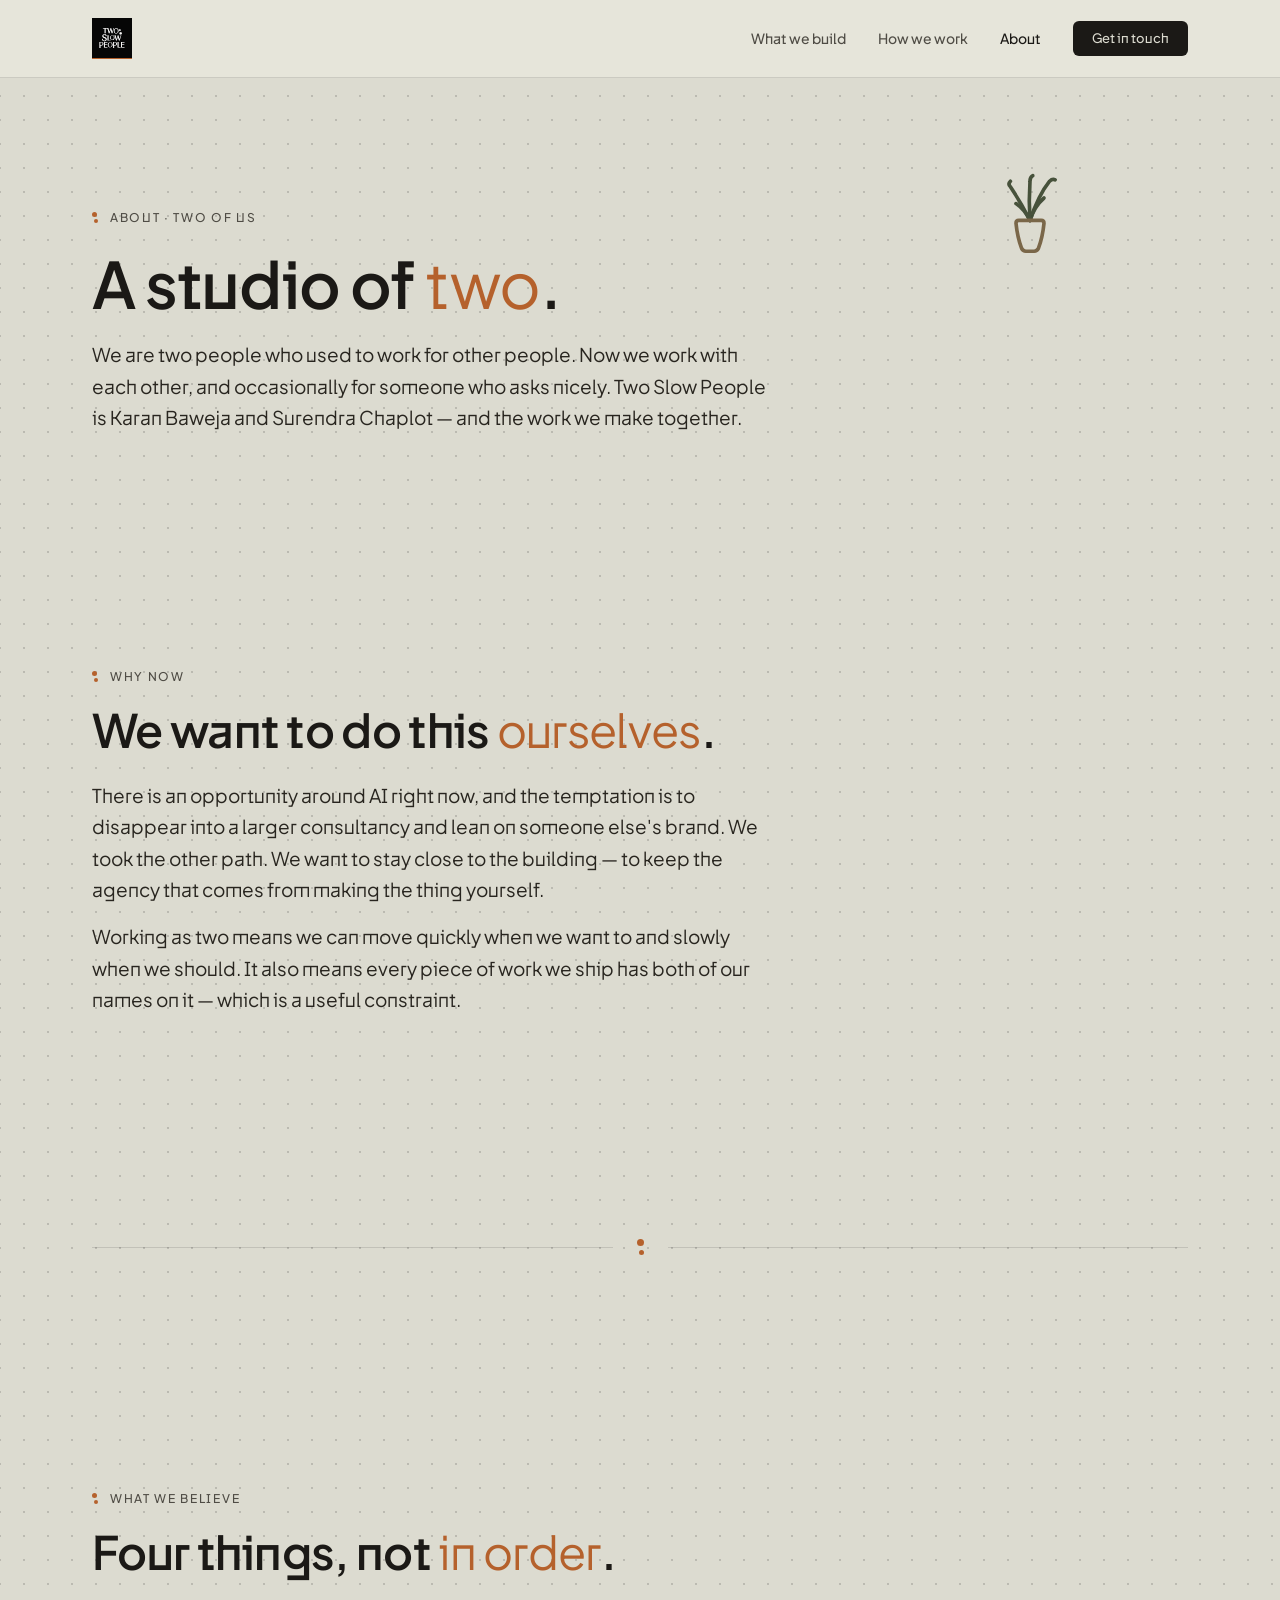
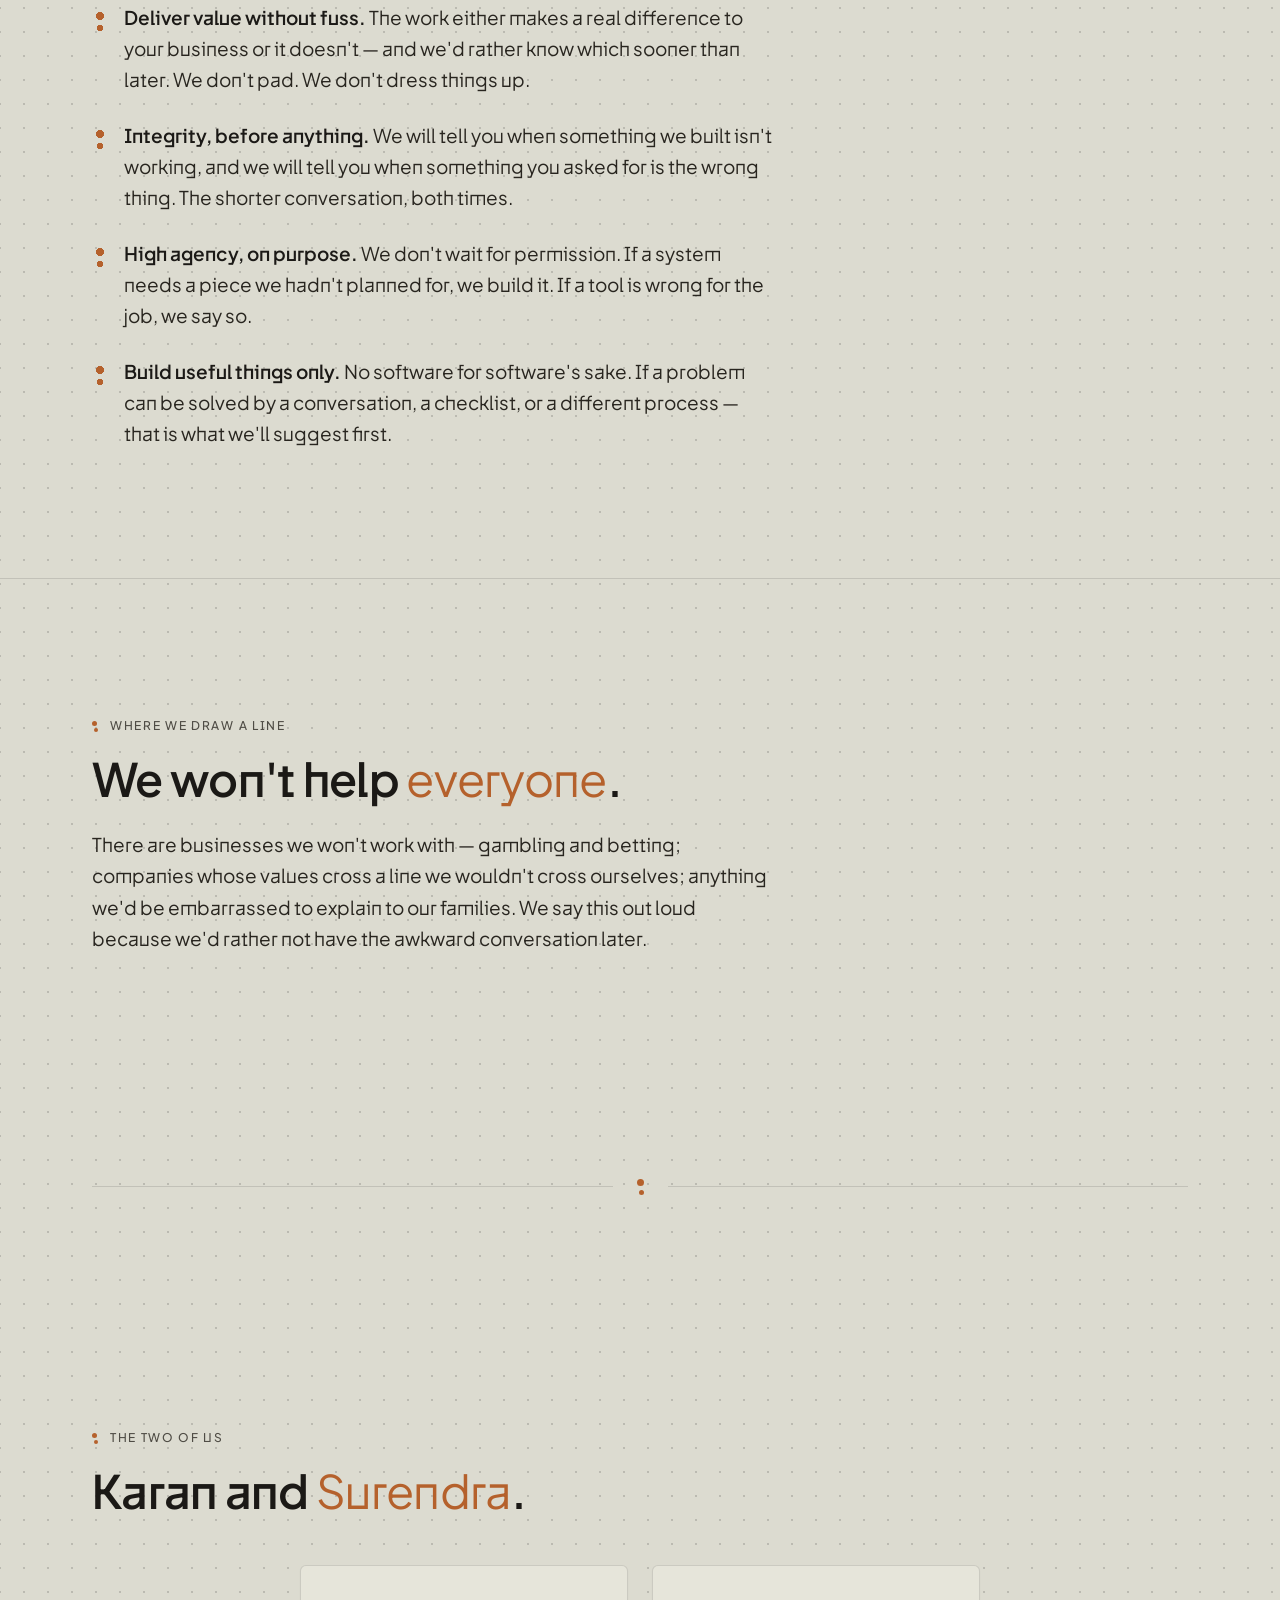
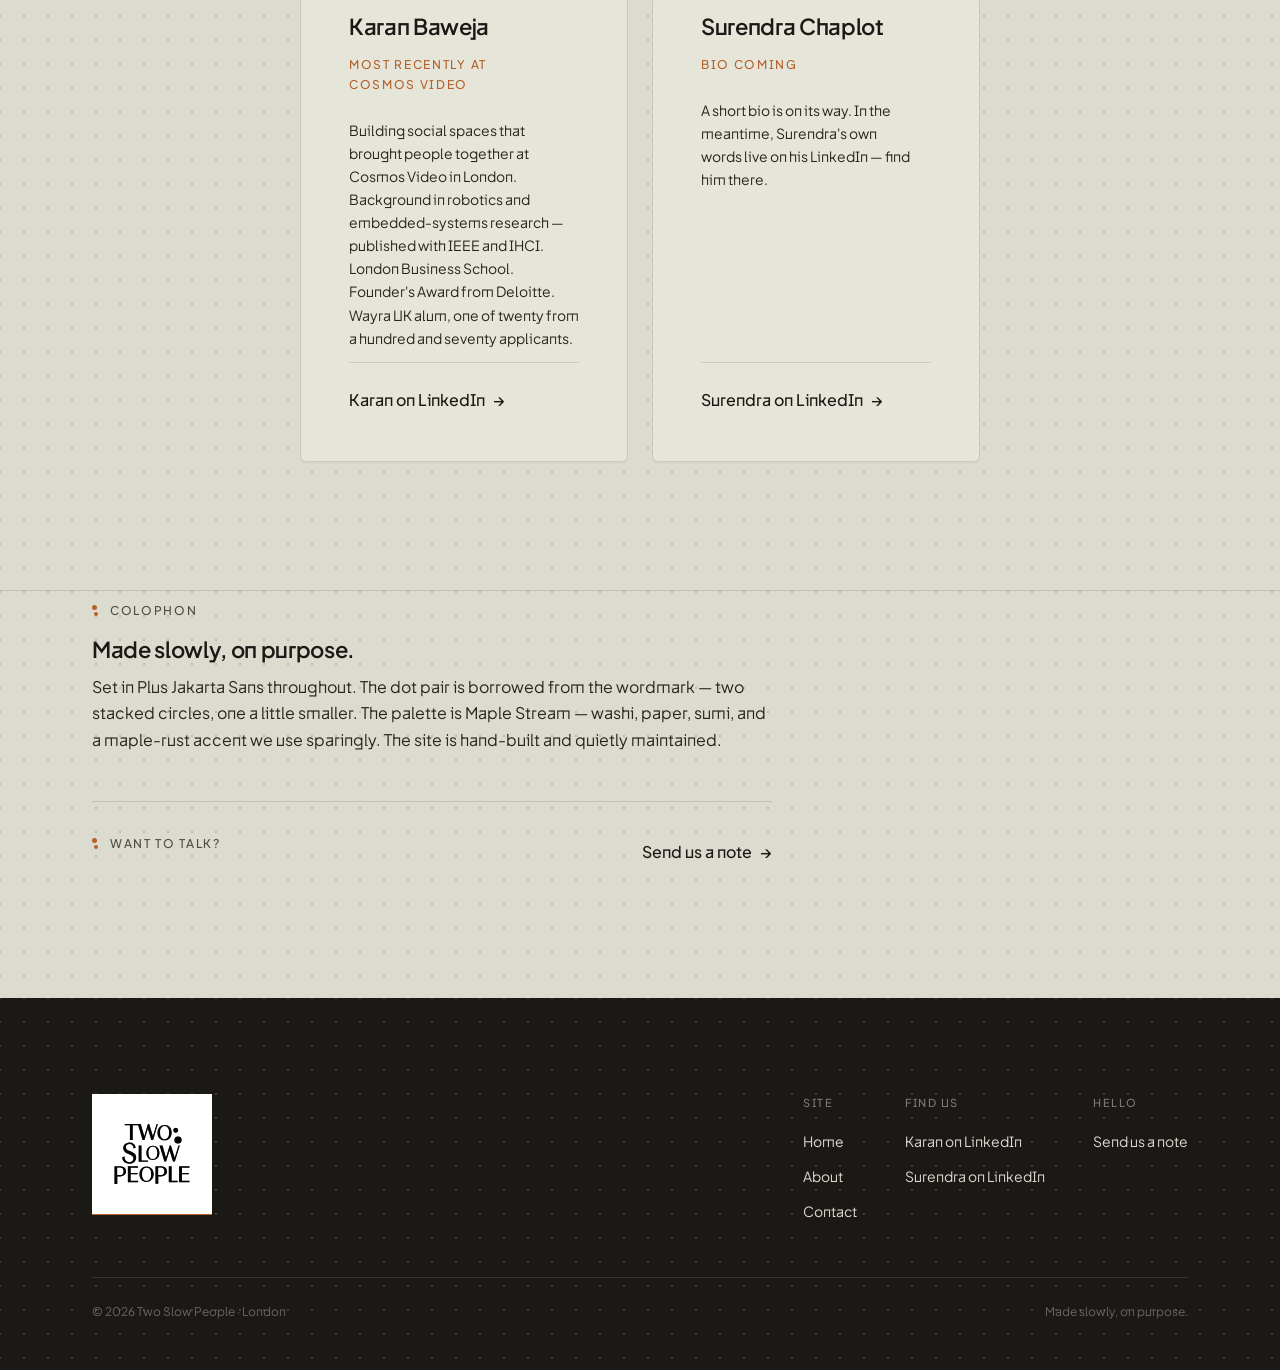
==== commit e24c9af3: "Copy pass: tighten grammar, flow, specific-over-abstract Index: - Hero lede: drop "bespoke" (redunda" ====
--- a/about.html
+++ b/about.html
@@ -161,9 +161,16 @@
 
         /* ── PAGE-SPECIFIC RESPONSIVE ── */
         @media (max-width: 768px) {
-            .a-hero { padding: var(--s-9) 0; }
+            .a-hero { padding: 96px 0 var(--s-8); }
+            .a-hero h1 { font-size: clamp(36px, 9vw, 56px); }
+            .a-block-inner h2 { font-size: clamp(28px, 7vw, 44px); }
             .bios-grid { grid-template-columns: 1fr; }
+            .bio.card { padding: var(--s-6); }
             .a-cta { flex-direction: column; align-items: flex-start; }
+        }
+        @media (max-width: 480px) {
+            .hero-mark { display: none; }
+            .a-hero h1 { font-size: clamp(32px, 9vw, 48px); }
         }
     </style>
 </head>
@@ -230,8 +237,8 @@
                 <span class="dotpair-mark"><span></span><span></span></span>
                 <span>Why now</span>
             </div>
-            <h2>We wanted to do this <em>ourselves</em>.</h2>
-            <p>There is an opportunity in the air around AI right now, and the temptation is to disappear into a larger consultancy where you can lean on someone else's brand. We took the other path. We wanted to remain close to the building — to keep the agency that comes from making the thing yourself.</p>
+            <h2>We want to do this <em>ourselves</em>.</h2>
+            <p>There is an opportunity around AI right now, and the temptation is to disappear into a larger consultancy and lean on someone else's brand. We took the other path. We want to stay close to the building — to keep the agency that comes from making the thing yourself.</p>
             <p>Working as two means we can move quickly when we want to and slowly when we should. It also means every piece of work we ship has both of our names on it — which is a useful constraint.</p>
         </div>
     </div>
@@ -256,7 +263,7 @@
             </div>
             <h2>Four things, not <em>in order</em>.</h2>
             <ul class="dot-list">
-                <li><p><strong>Deliver value without fuss.</strong> The work either makes a real difference to your business or it doesn't — and we'd rather know which, sooner than later. We don't pad. We don't dress things up.</p></li>
+                <li><p><strong>Deliver value without fuss.</strong> The work either makes a real difference to your business or it doesn't — and we'd rather know which sooner than later. We don't pad. We don't dress things up.</p></li>
                 <li><p><strong>Integrity, before anything.</strong> We will tell you when something we built isn't working, and we will tell you when something you asked for is the wrong thing. The shorter conversation, both times.</p></li>
                 <li><p><strong>High agency, on purpose.</strong> We don't wait for permission. If a system needs a piece we hadn't planned for, we build it. If a tool is wrong for the job, we say so.</p></li>
                 <li><p><strong>Build useful things only.</strong> No software for software's sake. If a problem can be solved by a conversation, a checklist, or a different process — that is what we'll suggest first.</p></li>
@@ -302,7 +309,7 @@
             <article class="card bio">
                 <h4>Karan Baweja</h4>
                 <p class="role">Most recently at Cosmos Video</p>
-                <p>Building social spaces that brought people together at Cosmos Video, in London. Background in robotics and embedded-systems research — published in IEEE and at IHCI. London Business School. Founder's Award from Deloitte. Wayra UK alum (one of twenty from a hundred and seventy applicants).</p>
+                <p>Building social spaces that brought people together at Cosmos Video in London. Background in robotics and embedded-systems research — published with IEEE and IHCI. London Business School. Founder's Award from Deloitte. Wayra UK alum, one of twenty from a hundred and seventy applicants.</p>
                 <div class="bio-link">
                     <a class="arrow-link" href="https://www.linkedin.com/in/karandb/" target="_blank" rel="noopener noreferrer">Karan on LinkedIn</a>
                 </div>
@@ -310,7 +317,7 @@
             <article class="card bio">
                 <h4>Surendra Chaplot</h4>
                 <p class="role">Bio coming</p>
-                <p>A short bio is on its way. In the meantime, Surendra's own words live on his LinkedIn — feel free to read there.</p>
+                <p>A short bio is on its way. In the meantime, Surendra's own words live on his LinkedIn — find him there.</p>
                 <div class="bio-link">
                     <a class="arrow-link" href="https://www.linkedin.com/in/chaplot/" target="_blank" rel="noopener noreferrer">Surendra on LinkedIn</a>
                 </div>
--- a/css/site.css
+++ b/css/site.css
@@ -433,6 +433,7 @@
     .footer-cols { justify-content: start; }
 }
 @media (max-width: 768px) {
+    .wrap, .wrap-md, .wrap-sm { padding: 0 var(--s-5); }
     .nav-inner { padding: 16px var(--s-5); }
     .nav-links {
         display: none;
@@ -447,9 +448,23 @@
     }
     .nav-links.open { display: flex; }
     .nav-links a { font-size: 19px; color: var(--ink); }
+    .nav-links a.btn { font-size: 15px; padding: 12px 22px; }
     .nav-mob { display: block; }
     section { padding: var(--s-9) 0; }
     .form-row { grid-template-columns: 1fr; }
-    .footer-cols { grid-template-columns: 1fr 1fr; gap: var(--s-6); }
+    .footer-cols { grid-template-columns: 1fr 1fr; gap: var(--s-6); justify-content: start; }
     .footer-bot { flex-direction: column; gap: var(--s-2); }
-}
+    .card { padding: var(--s-5); }
+    .sec-hd { margin-bottom: var(--s-7); }
+    .section-break { padding: var(--s-7) 0; }
+    .section-break-inner { padding: 0 var(--s-5); gap: var(--s-4); }
+}
+@media (max-width: 480px) {
+    .wrap, .wrap-md, .wrap-sm { padding: 0 var(--s-4); }
+    .nav-inner { padding: 14px var(--s-4); }
+    .nav-logo img { height: 32px; }
+    .footer-cols { grid-template-columns: 1fr; gap: var(--s-5); }
+    .form-submit { width: 100%; justify-content: center; }
+    .section-break { padding: var(--s-6) 0; }
+    .section-break-inner { gap: var(--s-3); padding: 0 var(--s-4); }
+}
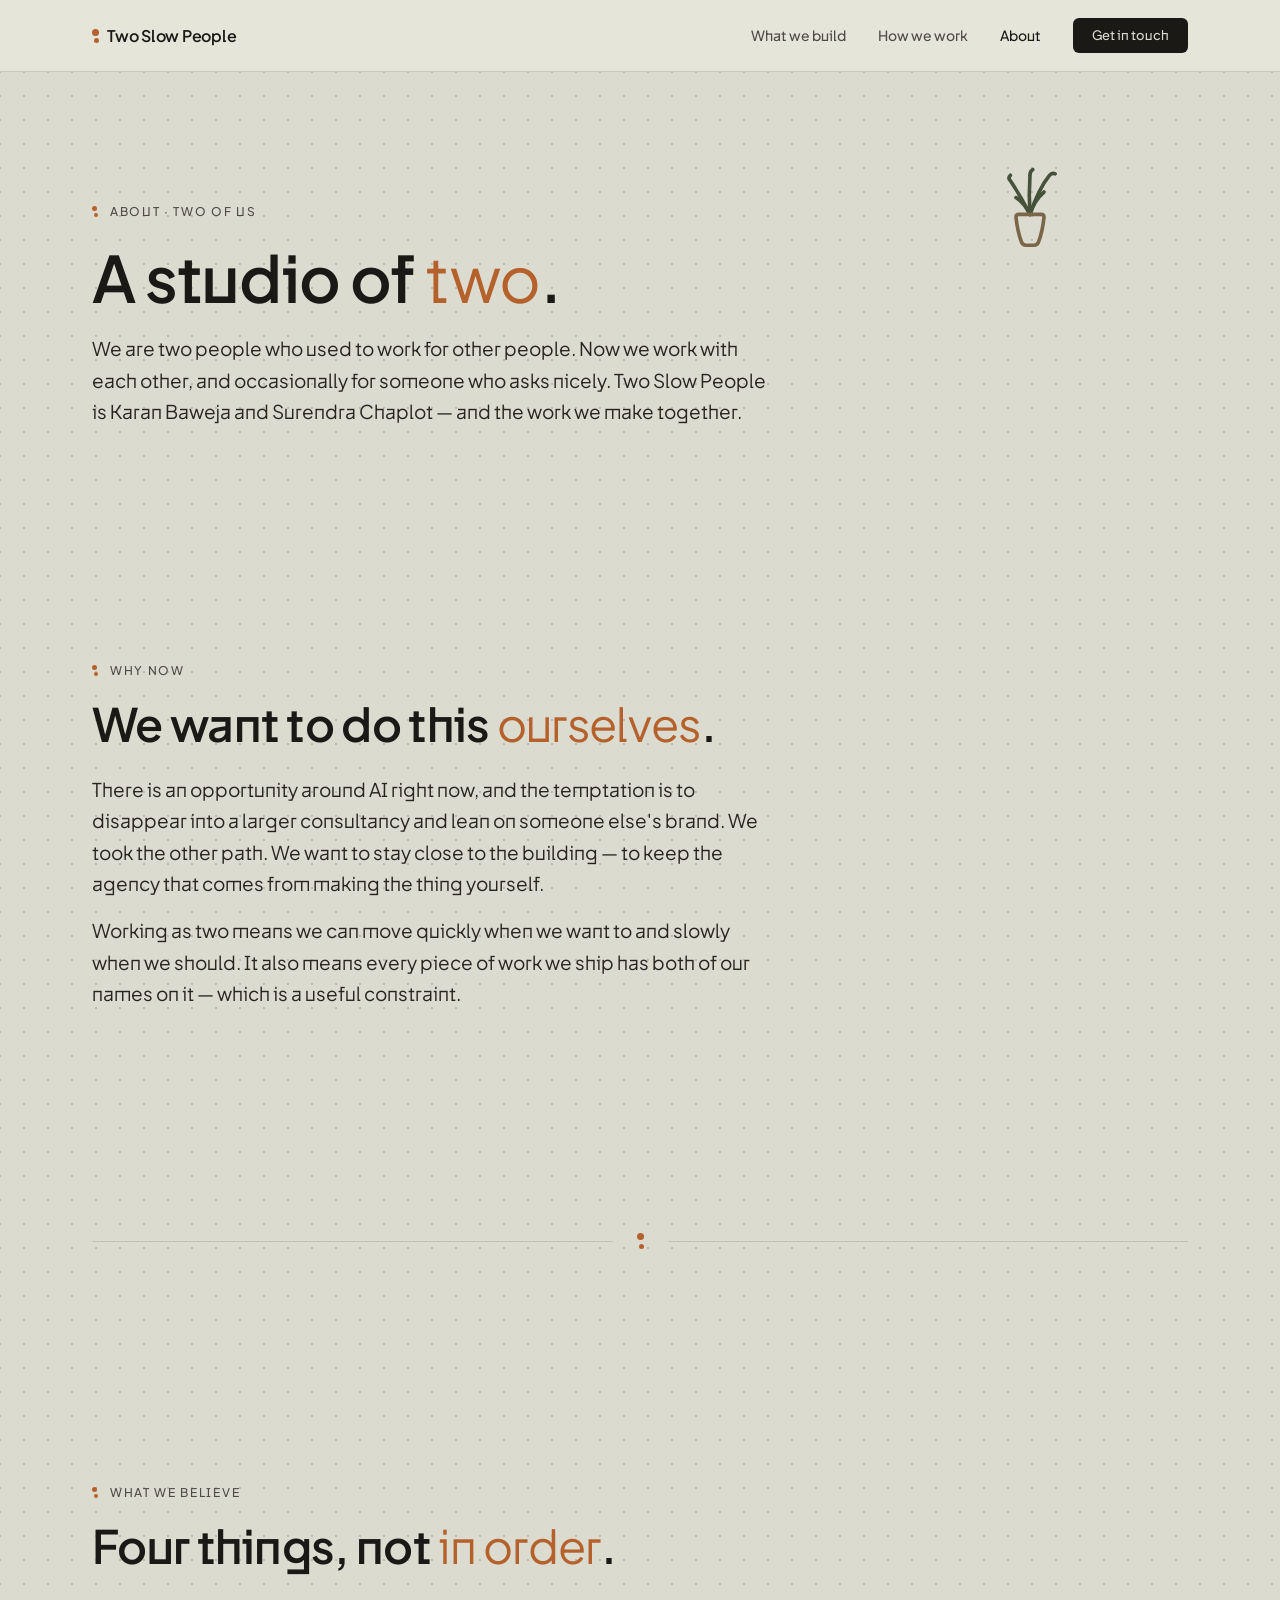
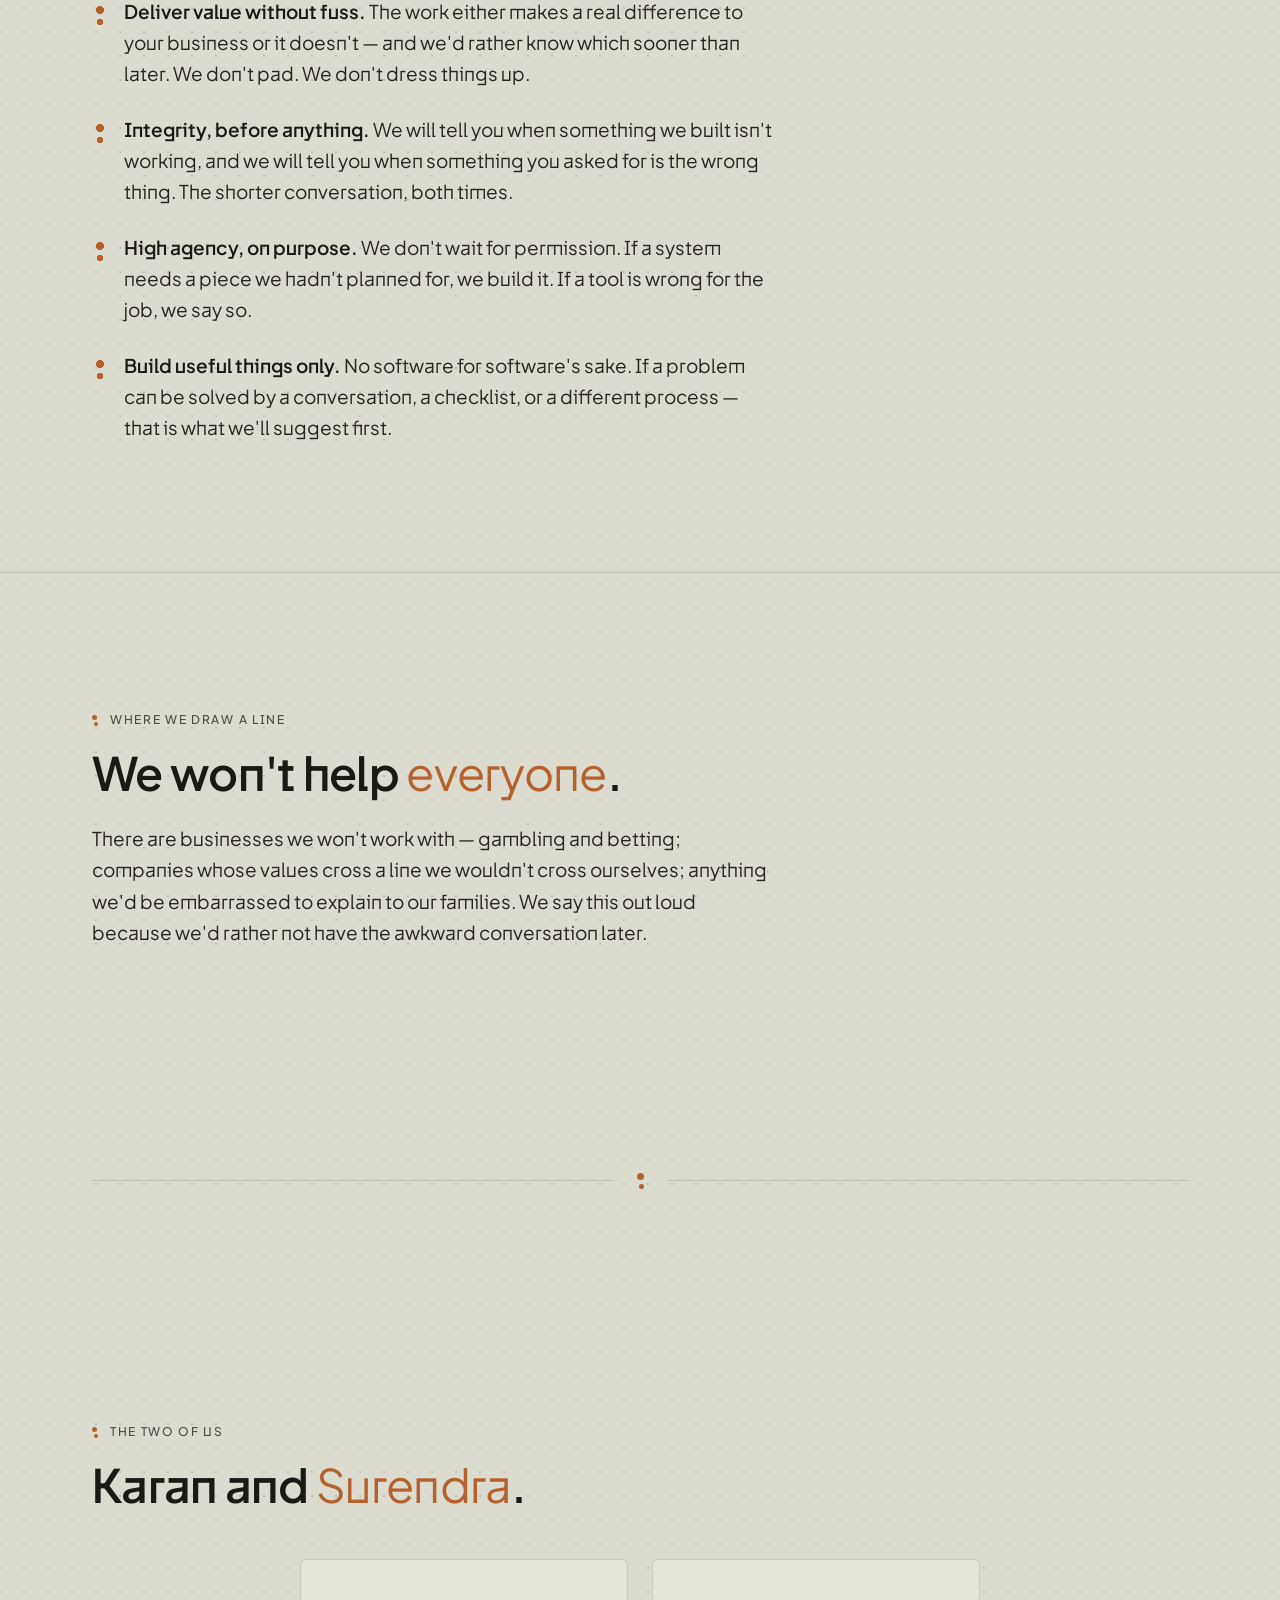
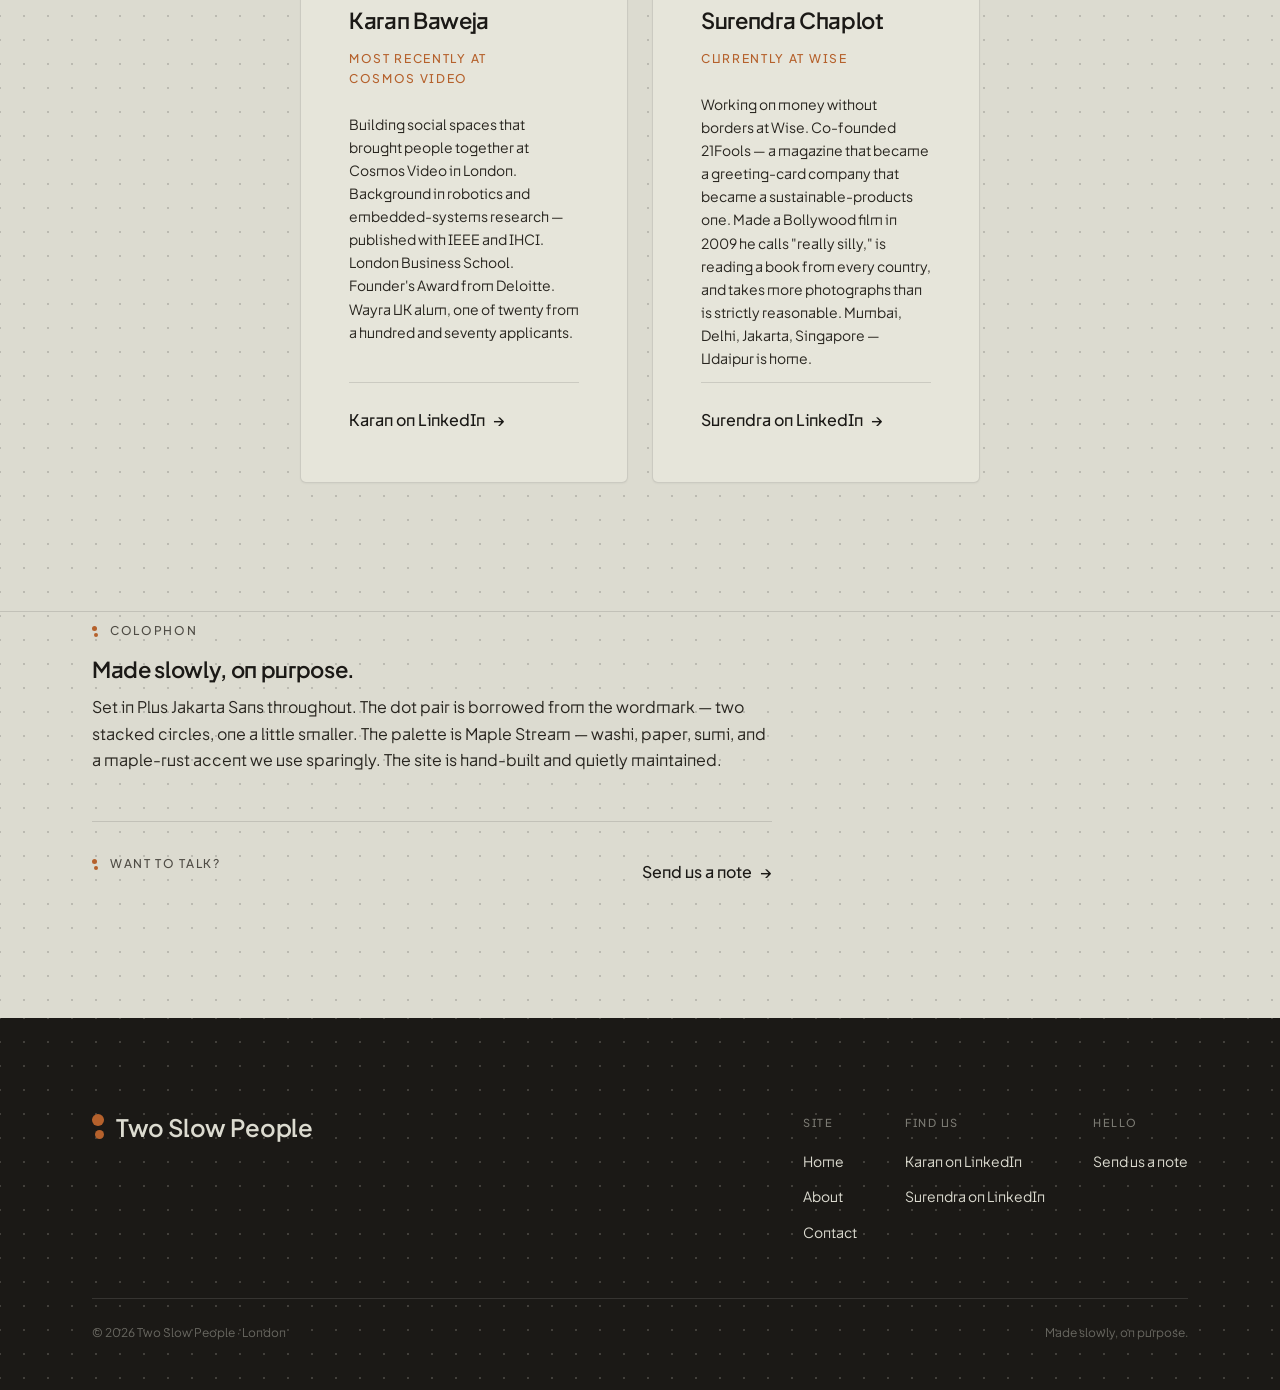
==== commit 36e44807: "Fix logo lockup; centre footer on phone; flesh out Surendra's bio Logo: - The 1024² logo SVG is a bl" ====
--- a/about.html
+++ b/about.html
@@ -10,7 +10,7 @@
 
     <link rel="canonical" href="https://twoslowpeople.com/about">
     <link rel="icon" type="image/svg+xml" href="assets/dot-pair.svg">
-    <link rel="apple-touch-icon" href="assets/logo-twoslowpeople-vector.svg">
+    <link rel="apple-touch-icon" href="assets/dot-pair.svg">
 
     <meta property="og:type" content="website">
     <meta property="og:url" content="https://twoslowpeople.com/about">
@@ -188,7 +188,8 @@
 <nav class="site-nav" id="nav">
     <div class="nav-inner">
         <a href="/" class="nav-logo" aria-label="Two Slow People — home">
-            <img src="assets/logo-twoslowpeople-vector.svg" alt="Two Slow People" />
+            <span class="nav-mark" aria-hidden="true"><span></span><span></span></span>
+            <span class="nav-wordmark">Two Slow People</span>
         </a>
         <div class="nav-links" id="navLinks">
             <a href="index.html#what">What we build</a>
@@ -316,8 +317,8 @@
             </article>
             <article class="card bio">
                 <h4>Surendra Chaplot</h4>
-                <p class="role">Bio coming</p>
-                <p>A short bio is on its way. In the meantime, Surendra's own words live on his LinkedIn — find him there.</p>
+                <p class="role">Currently at Wise</p>
+                <p>Working on money without borders at Wise. Co-founded 21Fools — a magazine that became a greeting-card company that became a sustainable-products one. Made a Bollywood film in 2009 he calls "really silly," is reading a book from every country, and takes more photographs than is strictly reasonable. Mumbai, Delhi, Jakarta, Singapore — Udaipur is home.</p>
                 <div class="bio-link">
                     <a class="arrow-link" href="https://www.linkedin.com/in/chaplot/" target="_blank" rel="noopener noreferrer">Surendra on LinkedIn</a>
                 </div>
@@ -352,7 +353,8 @@
     <div class="wrap">
         <div class="footer-top">
             <a href="/" class="footer-mark" aria-label="Two Slow People">
-                <img src="assets/logo-twoslowpeople-vector.svg" alt="Two Slow People" />
+                <span class="footer-dotpair" aria-hidden="true"><span></span><span></span></span>
+                <span class="footer-wordmark">Two Slow People</span>
             </a>
             <div class="footer-cols">
                 <div class="footer-col">
--- a/css/site.css
+++ b/css/site.css
@@ -244,8 +244,44 @@
     padding: 18px var(--s-6);
     gap: var(--s-6);
 }
-.nav-logo { display: inline-flex; align-items: center; line-height: 0; }
-.nav-logo img { height: 40px; width: auto; }
+/* Nav logo lockup — dot-pair ornament + display wordmark.
+   The SVG version of the lockup is a 1024² black-square cutout that
+   degrades to noise at nav sizes; the typographic lockup reads at every size. */
+.nav-logo {
+    display: inline-flex;
+    align-items: center;
+    gap: var(--s-2);
+    text-decoration: none;
+    border-bottom: none;
+    color: var(--ink);
+}
+.nav-logo:hover { color: var(--ink); }
+.nav-mark {
+    display: inline-flex;
+    flex-direction: column;
+    gap: 2px;
+    color: var(--momiji);
+    flex-shrink: 0;
+}
+.nav-mark span {
+    display: block;
+    width: 7px; height: 7px;
+    border-radius: 50%;
+    background: currentColor;
+}
+.nav-mark span:last-child {
+    width: 5px; height: 5px;
+    margin-left: 2px;
+}
+.nav-wordmark {
+    font-family: var(--font-display);
+    font-weight: var(--w-semibold);
+    font-size: 16px;
+    line-height: 1;
+    letter-spacing: var(--ls-tight);
+    color: var(--ink);
+    white-space: nowrap;
+}
 .nav-links {
     display: flex;
     align-items: center;
@@ -384,10 +420,41 @@
     padding-bottom: var(--s-7);
     border-bottom: 1px solid var(--rule-inverse);
 }
-.footer-mark { line-height: 0; }
-.footer-mark img {
-    width: 120px; height: auto;
-    filter: invert(1) brightness(1.05);
+/* Footer mark — same dot-pair + wordmark lockup, larger and inverted for ink bg */
+.footer-mark {
+    display: inline-flex;
+    align-items: center;
+    gap: var(--s-3);
+    text-decoration: none;
+    border-bottom: none;
+    color: var(--washi);
+}
+.footer-mark:hover { color: var(--washi); }
+.footer-dotpair {
+    display: inline-flex;
+    flex-direction: column;
+    gap: 4px;
+    color: var(--momiji);
+    flex-shrink: 0;
+}
+.footer-dotpair span {
+    display: block;
+    width: 12px; height: 12px;
+    border-radius: 50%;
+    background: currentColor;
+}
+.footer-dotpair span:last-child {
+    width: 9px; height: 9px;
+    margin-left: 3px;
+}
+.footer-wordmark {
+    font-family: var(--font-display);
+    font-weight: var(--w-semibold);
+    font-size: 24px;
+    line-height: 1;
+    letter-spacing: var(--ls-tight);
+    color: var(--washi);
+    white-space: nowrap;
 }
 .footer-cols {
     display: grid;
@@ -452,18 +519,27 @@
     .nav-mob { display: block; }
     section { padding: var(--s-9) 0; }
     .form-row { grid-template-columns: 1fr; }
-    .footer-cols { grid-template-columns: 1fr 1fr; gap: var(--s-6); justify-content: start; }
-    .footer-bot { flex-direction: column; gap: var(--s-2); }
     .card { padding: var(--s-5); }
     .sec-hd { margin-bottom: var(--s-7); }
     .section-break { padding: var(--s-7) 0; }
     .section-break-inner { padding: 0 var(--s-5); gap: var(--s-4); }
+
+    /* Footer — center everything on phone */
+    footer.site-footer { text-align: center; }
+    .footer-top { grid-template-columns: 1fr; justify-items: center; gap: var(--s-6); padding-bottom: var(--s-6); }
+    .footer-mark { justify-content: center; }
+    .footer-cols { grid-template-columns: 1fr 1fr; gap: var(--s-6); justify-content: center; }
+    .footer-col { text-align: center; }
+    .footer-bot { flex-direction: column; align-items: center; gap: var(--s-2); justify-content: center; }
 }
 @media (max-width: 480px) {
     .wrap, .wrap-md, .wrap-sm { padding: 0 var(--s-4); }
     .nav-inner { padding: 14px var(--s-4); }
-    .nav-logo img { height: 32px; }
+    .nav-wordmark { font-size: 14px; }
+    .nav-mark span { width: 6px; height: 6px; }
+    .nav-mark span:last-child { width: 4px; height: 4px; margin-left: 2px; }
     .footer-cols { grid-template-columns: 1fr; gap: var(--s-5); }
+    .footer-wordmark { font-size: 20px; }
     .form-submit { width: 100%; justify-content: center; }
     .section-break { padding: var(--s-6) 0; }
     .section-break-inner { gap: var(--s-3); padding: 0 var(--s-4); }
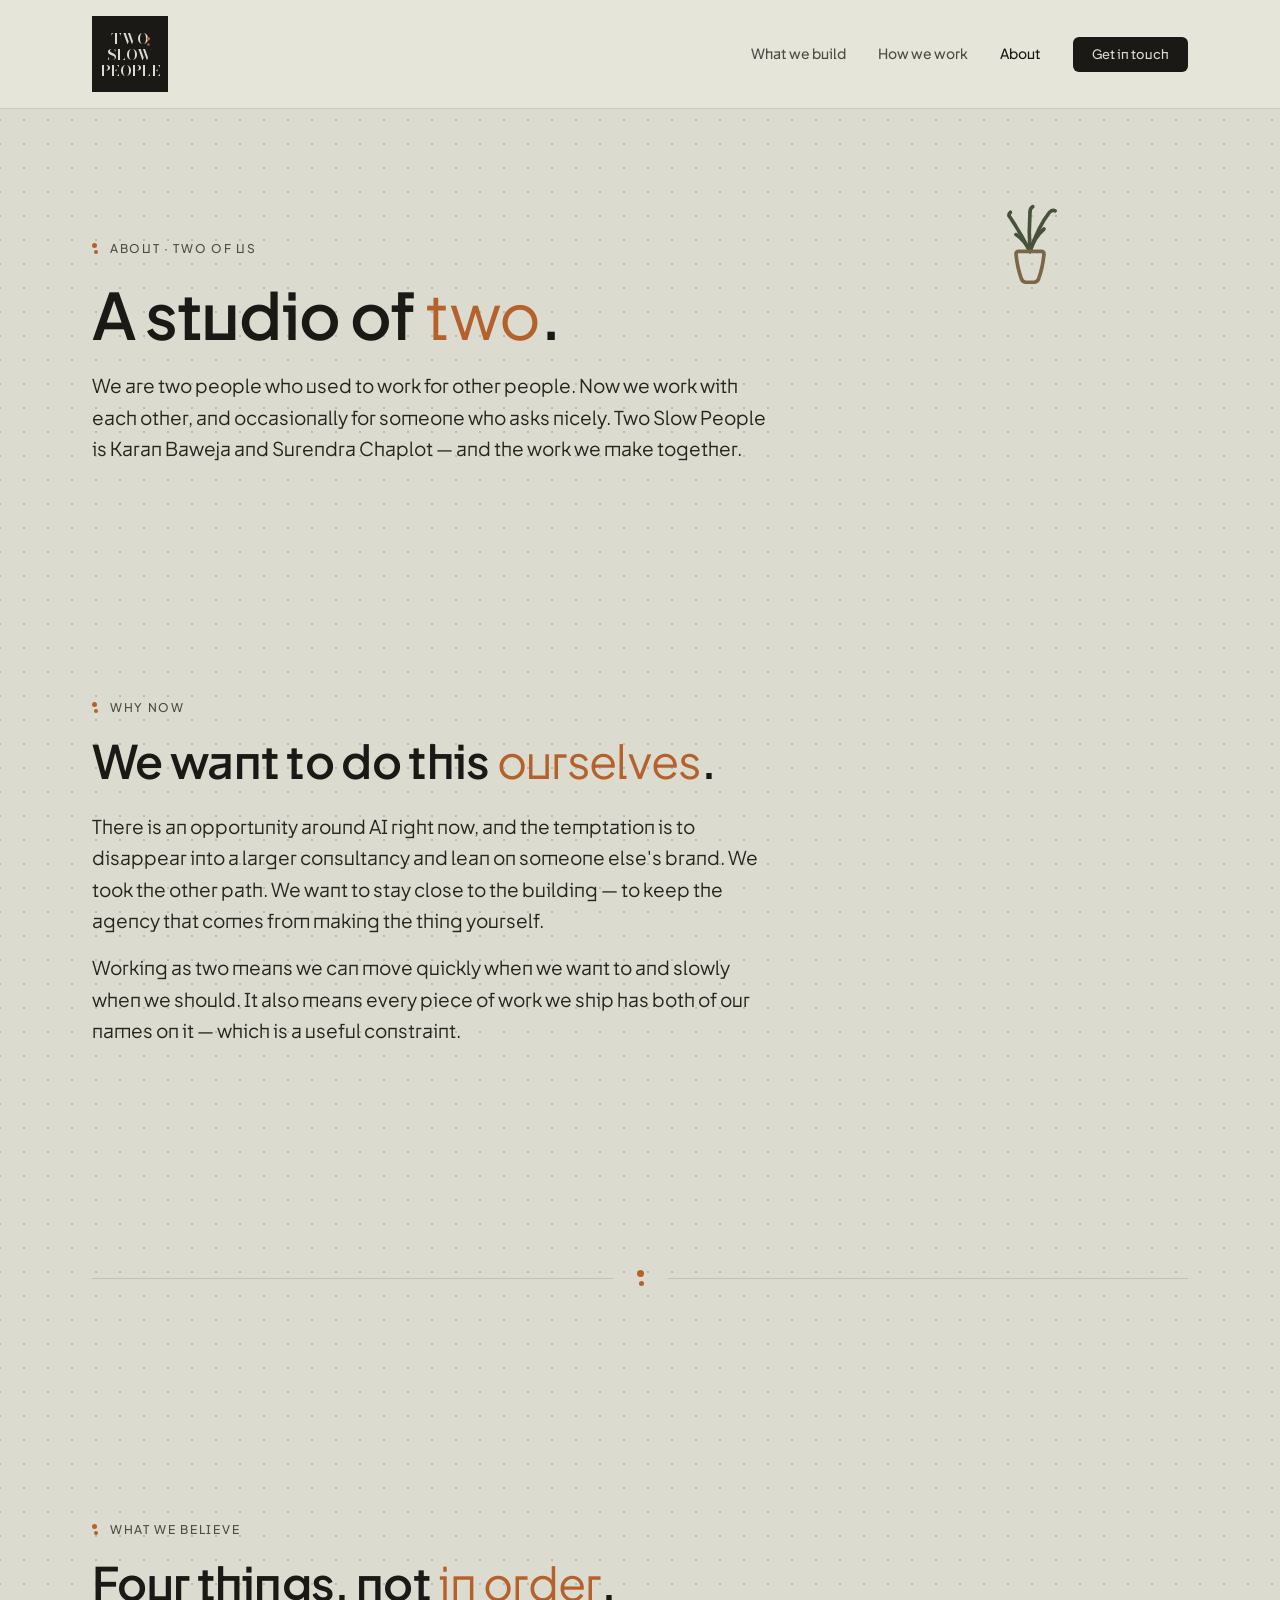
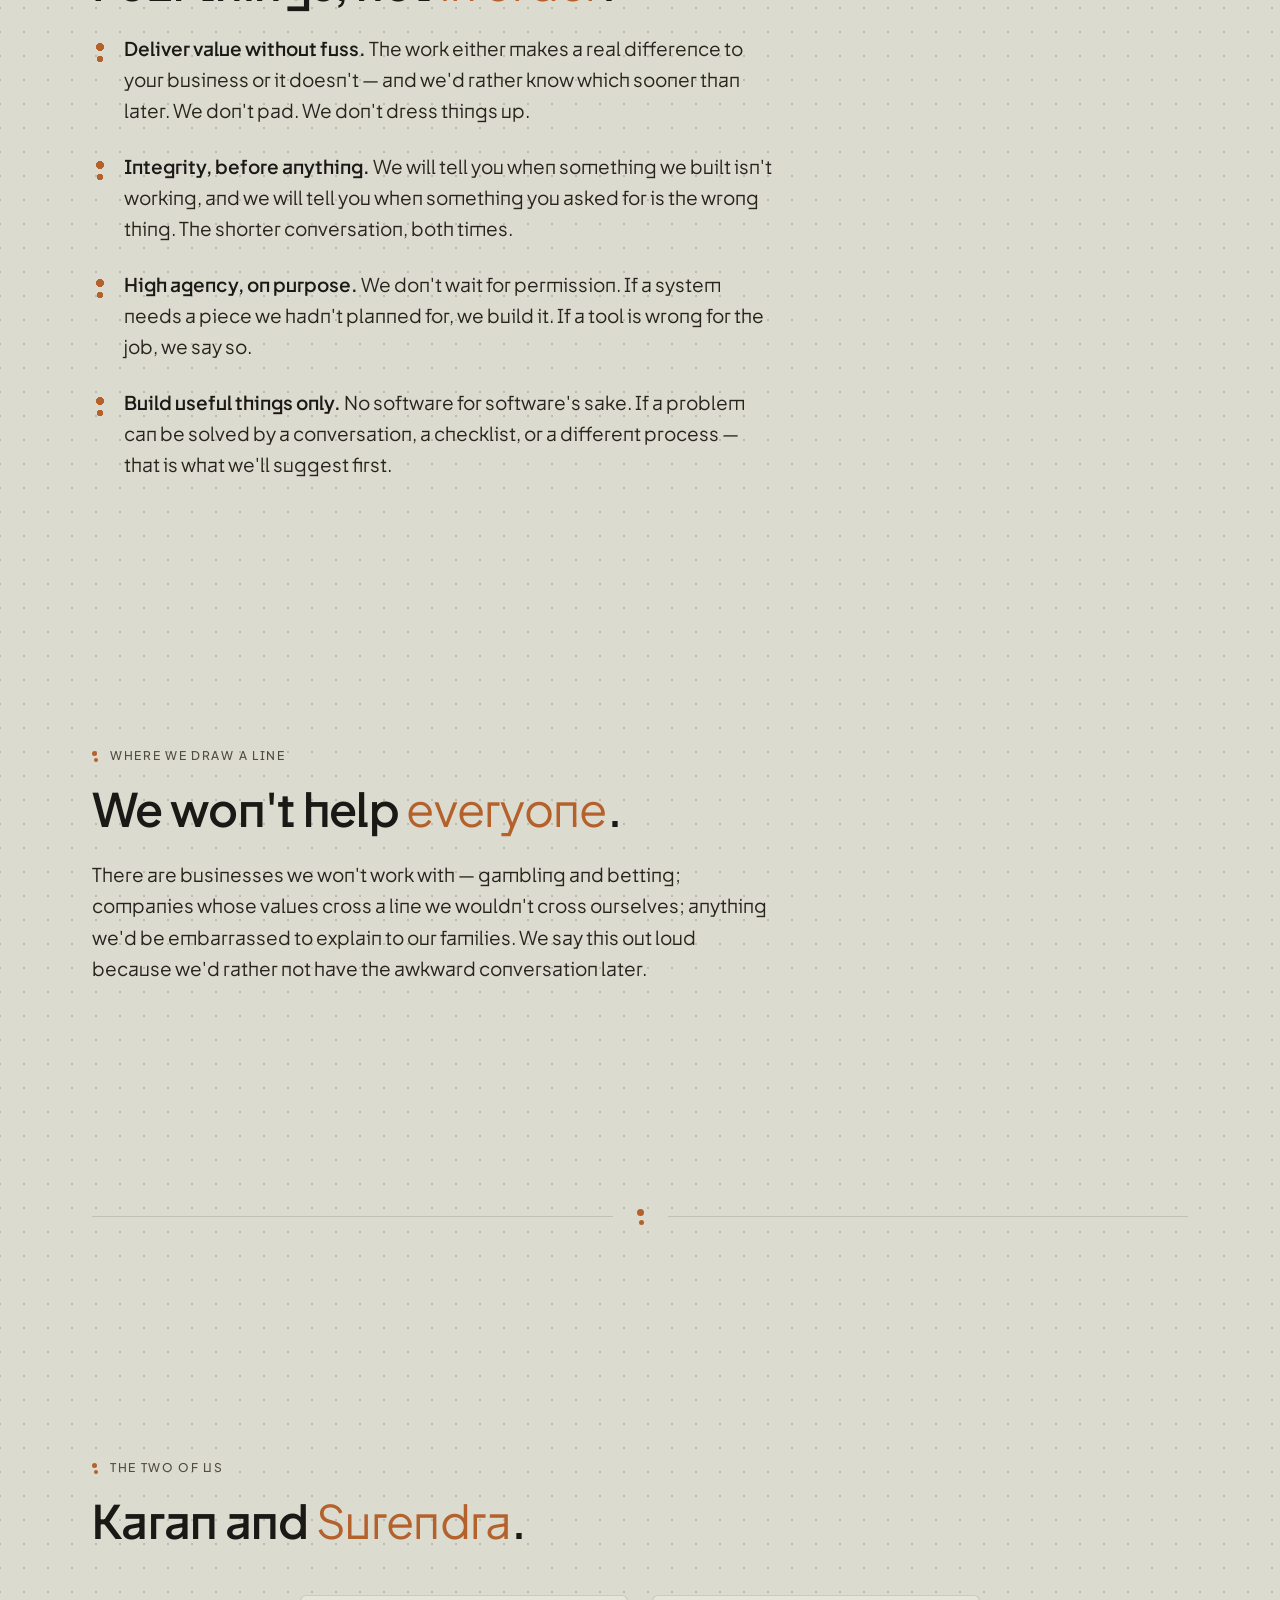
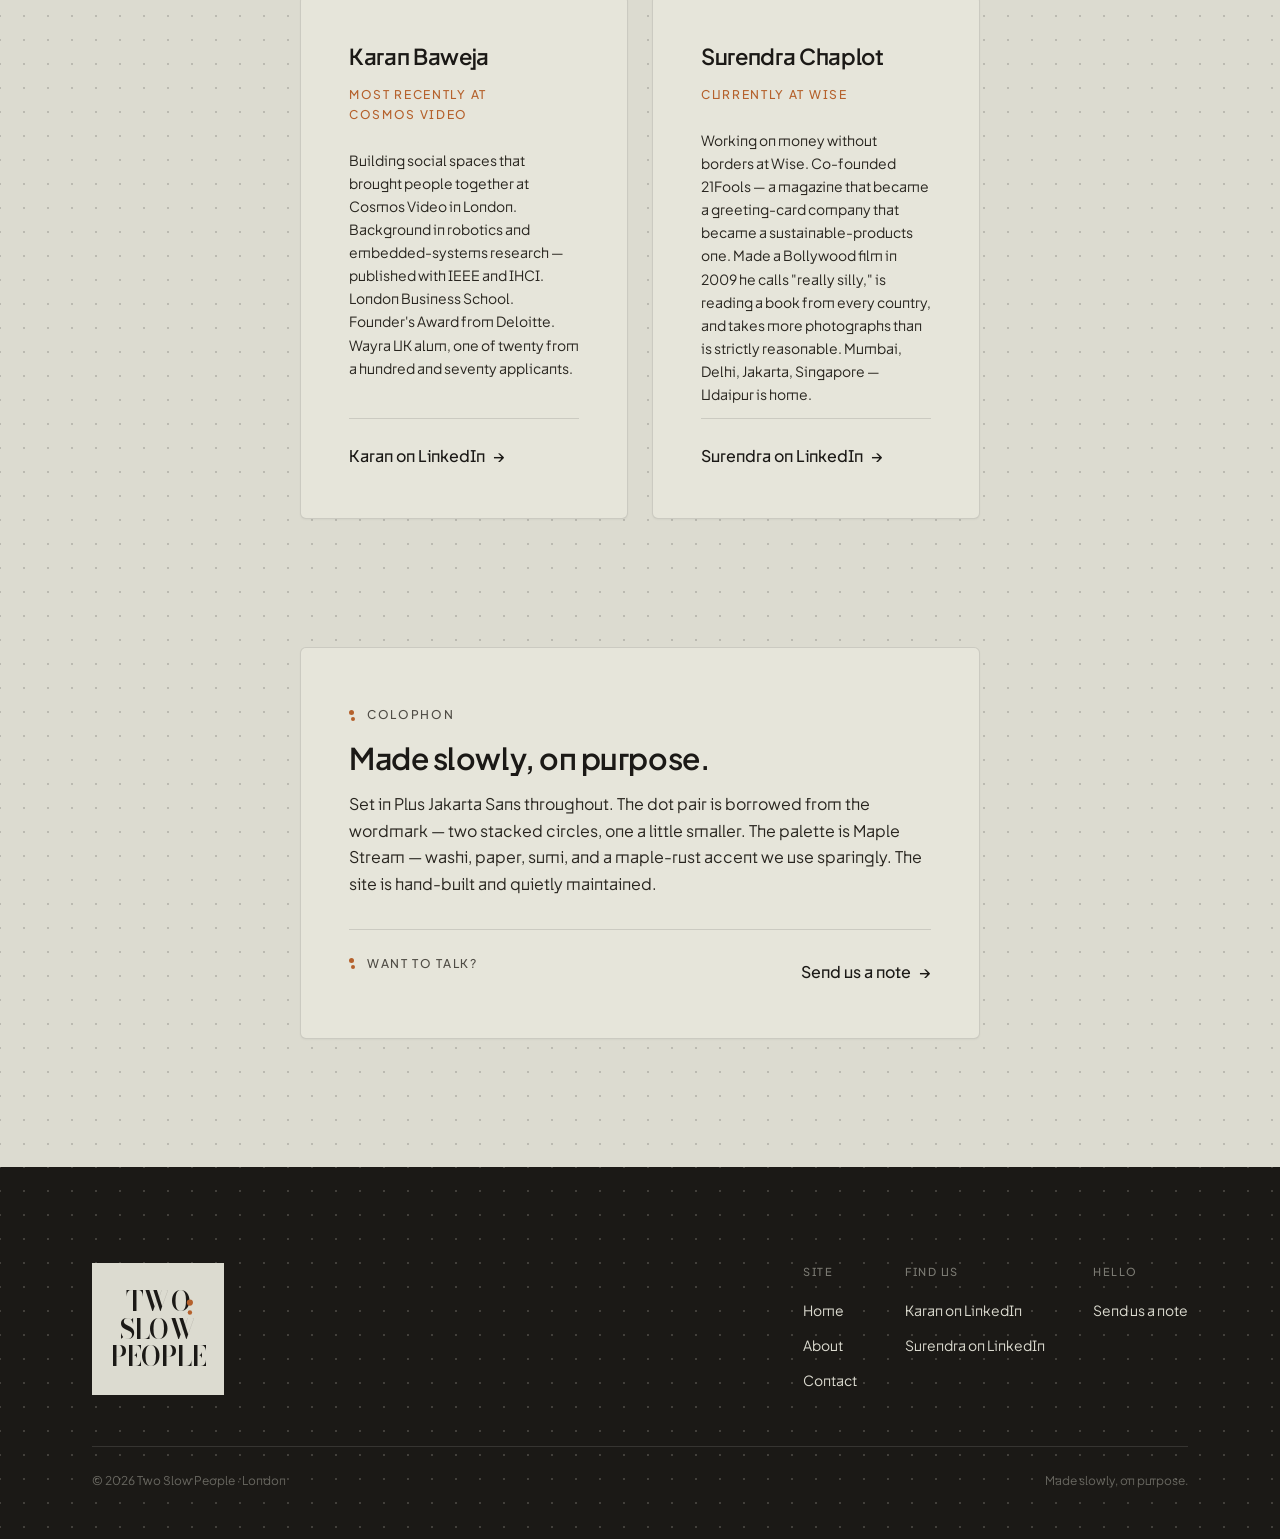
==== commit 3a4aa926: "Real square logo · colophon card · origami crane Header / footer logo: - Replaced the dot-pair + tex" ====
--- a/about.html
+++ b/about.html
@@ -99,11 +99,6 @@
         }
         .a-block-inner .dot-list p { margin-bottom: 0; }
 
-        /* Editorial hairline between content sections (not on hero) */
-        .a-block + .a-block,
-        .a-block + .bios,
-        .bios + .a-block { border-top: 1px solid var(--rule); }
-
         /* ── BIOS GRID ── */
         .bios-grid {
             display: grid;
@@ -138,19 +133,30 @@
             border-top: 1px solid var(--rule);
         }
 
-        /* ── COLOPHON + CTA BACK ── */
+        /* ── COLOPHON + CTA BACK ──
+           Single paper card on the dotted page surface — one container,
+           one internal hairline. Replaces stacked section-borders. */
         .colophon { padding-top: 0; }
-        .colophon-inner { max-width: var(--container-prose); }
+        .colophon-inner {
+            max-width: var(--container-prose);
+            margin: 0 auto;
+            background: var(--bg-card);
+            border: 1px solid var(--rule);
+            border-radius: var(--r-md);
+            padding: var(--s-7);
+            box-shadow: var(--shadow-xs);
+        }
         .colophon .eyebrow { margin-bottom: var(--s-4); }
-        .colophon h3 { font-size: var(--t-h4); margin-bottom: var(--s-3); }
+        .colophon h3 { font-size: var(--t-h3); margin-bottom: var(--s-4); }
         .colophon p {
             font-size: var(--t-body);
             color: var(--ink-2);
             line-height: var(--lh-relaxed);
-            margin-bottom: var(--s-7);
+            margin-bottom: 0;
         }
         .a-cta {
-            padding-top: var(--s-6);
+            margin-top: var(--s-6);
+            padding-top: var(--s-5);
             border-top: 1px solid var(--rule);
             display: flex;
             align-items: center;
@@ -188,8 +194,18 @@
 <nav class="site-nav" id="nav">
     <div class="nav-inner">
         <a href="/" class="nav-logo" aria-label="Two Slow People — home">
-            <span class="nav-mark" aria-hidden="true"><span></span><span></span></span>
-            <span class="nav-wordmark">Two Slow People</span>
+            <svg class="logo-square" viewBox="0 0 600 600" role="img" aria-label="Two Slow People">
+                <rect width="600" height="600" fill="var(--logo-bg)"/>
+                <g fill="var(--logo-fg)" font-family="'Bodoni Moda', 'Didot', Georgia, serif" font-weight="600" text-anchor="middle">
+                    <text x="300" y="220" font-size="120" letter-spacing="-4">TWO</text>
+                    <text x="300" y="345" font-size="120" letter-spacing="-4">SLOW</text>
+                    <text x="300" y="470" font-size="120" letter-spacing="-4">PEOPLE</text>
+                </g>
+                <g fill="var(--logo-dot)">
+                    <circle cx="445" cy="180" r="14"/>
+                    <circle cx="445" cy="225" r="10"/>
+                </g>
+            </svg>
         </a>
         <div class="nav-links" id="navLinks">
             <a href="index.html#what">What we build</a>
@@ -353,8 +369,18 @@
     <div class="wrap">
         <div class="footer-top">
             <a href="/" class="footer-mark" aria-label="Two Slow People">
-                <span class="footer-dotpair" aria-hidden="true"><span></span><span></span></span>
-                <span class="footer-wordmark">Two Slow People</span>
+                <svg class="logo-square" viewBox="0 0 600 600" role="img" aria-label="Two Slow People">
+                    <rect width="600" height="600" fill="var(--logo-bg)"/>
+                    <g fill="var(--logo-fg)" font-family="'Bodoni Moda', 'Didot', Georgia, serif" font-weight="600" text-anchor="middle">
+                        <text x="300" y="220" font-size="120" letter-spacing="-4">TWO</text>
+                        <text x="300" y="345" font-size="120" letter-spacing="-4">SLOW</text>
+                        <text x="300" y="470" font-size="120" letter-spacing="-4">PEOPLE</text>
+                    </g>
+                    <g fill="var(--logo-dot)">
+                        <circle cx="445" cy="180" r="14"/>
+                        <circle cx="445" cy="225" r="10"/>
+                    </g>
+                </svg>
             </a>
             <div class="footer-cols">
                 <div class="footer-col">
--- a/css/site.css
+++ b/css/site.css
@@ -3,6 +3,22 @@
    Shared across every page. Consumes tokens from tokens.css.
    Page-specific styles (hero variants, grids) stay in each page's <style>.
    ========================================================================= */
+
+/* Bodoni Moda — used only inside the square logo lockup. */
+@font-face {
+    font-family: 'Bodoni Moda';
+    font-style: normal;
+    font-weight: 100 900;
+    font-display: swap;
+    src: url('../fonts/bodoni-moda-latin.woff2') format('woff2');
+}
+@font-face {
+    font-family: 'Bodoni Moda';
+    font-style: italic;
+    font-weight: 100 900;
+    font-display: swap;
+    src: url('../fonts/bodoni-moda-latin-italic.woff2') format('woff2');
+}
 
 *, *::before, *::after { margin: 0; padding: 0; box-sizing: border-box; }
 
@@ -227,7 +243,11 @@
     max-width: 560px;
 }
 
-/* ── NAV ── */
+/* ── NAV ──
+   Square logo on the left, nav links + CTA on the right. The logo
+   markup is the actual stacked-wordmark SVG from the design system,
+   themed via CSS variables so the same SVG works on light and dark
+   surfaces (header light, footer dark inverse). */
 nav.site-nav {
     position: sticky;
     top: 0;
@@ -241,51 +261,39 @@
     justify-content: space-between;
     max-width: var(--container);
     margin: 0 auto;
-    padding: 18px var(--s-6);
-    gap: var(--s-6);
-}
-/* Nav logo lockup — dot-pair ornament + display wordmark.
-   The SVG version of the lockup is a 1024² black-square cutout that
-   degrades to noise at nav sizes; the typographic lockup reads at every size. */
+    padding: var(--s-4) var(--s-6);
+    gap: var(--s-5);
+}
+/* Square logo lockup — inline SVG, themed via CSS custom props.
+   The same SVG is reused in the footer with the colour roles flipped. */
+.logo-square {
+    width: 76px;
+    height: 76px;
+    display: block;
+    --logo-bg:  var(--ink);
+    --logo-fg:  var(--washi);
+    --logo-dot: var(--momiji);
+}
 .nav-logo {
-    display: inline-flex;
-    align-items: center;
-    gap: var(--s-2);
+    display: inline-block;
+    line-height: 0;
     text-decoration: none;
     border-bottom: none;
-    color: var(--ink);
-}
-.nav-logo:hover { color: var(--ink); }
-.nav-mark {
-    display: inline-flex;
-    flex-direction: column;
-    gap: 2px;
-    color: var(--momiji);
     flex-shrink: 0;
 }
-.nav-mark span {
-    display: block;
-    width: 7px; height: 7px;
-    border-radius: 50%;
-    background: currentColor;
-}
-.nav-mark span:last-child {
-    width: 5px; height: 5px;
-    margin-left: 2px;
-}
-.nav-wordmark {
-    font-family: var(--font-display);
-    font-weight: var(--w-semibold);
-    font-size: 16px;
-    line-height: 1;
-    letter-spacing: var(--ls-tight);
-    color: var(--ink);
-    white-space: nowrap;
+.footer-mark .logo-square {
+    --logo-bg:  var(--washi);
+    --logo-fg:  var(--ink);
+    --logo-dot: var(--momiji);
+    width: 132px;
+    height: 132px;
 }
 .nav-links {
     display: flex;
     align-items: center;
+    justify-content: center;
     gap: var(--s-6);
+    flex-wrap: wrap;
 }
 .nav-links a {
     font-family: var(--font-body);
@@ -420,41 +428,12 @@
     padding-bottom: var(--s-7);
     border-bottom: 1px solid var(--rule-inverse);
 }
-/* Footer mark — same dot-pair + wordmark lockup, larger and inverted for ink bg */
+/* Footer mark — same inline-SVG square logo, inverse colours. */
 .footer-mark {
-    display: inline-flex;
-    align-items: center;
-    gap: var(--s-3);
+    display: inline-block;
+    line-height: 0;
     text-decoration: none;
     border-bottom: none;
-    color: var(--washi);
-}
-.footer-mark:hover { color: var(--washi); }
-.footer-dotpair {
-    display: inline-flex;
-    flex-direction: column;
-    gap: 4px;
-    color: var(--momiji);
-    flex-shrink: 0;
-}
-.footer-dotpair span {
-    display: block;
-    width: 12px; height: 12px;
-    border-radius: 50%;
-    background: currentColor;
-}
-.footer-dotpair span:last-child {
-    width: 9px; height: 9px;
-    margin-left: 3px;
-}
-.footer-wordmark {
-    font-family: var(--font-display);
-    font-weight: var(--w-semibold);
-    font-size: 24px;
-    line-height: 1;
-    letter-spacing: var(--ls-tight);
-    color: var(--washi);
-    white-space: nowrap;
 }
 .footer-cols {
     display: grid;
@@ -501,7 +480,12 @@
 }
 @media (max-width: 768px) {
     .wrap, .wrap-md, .wrap-sm { padding: 0 var(--s-5); }
-    .nav-inner { padding: 16px var(--s-5); }
+    .nav-inner {
+        position: relative;
+        padding: var(--s-3) var(--s-5);
+    }
+    .logo-square { width: 56px; height: 56px; }
+    .footer-mark .logo-square { width: 100px; height: 100px; }
     .nav-links {
         display: none;
         position: fixed;
@@ -516,7 +500,13 @@
     .nav-links.open { display: flex; }
     .nav-links a { font-size: 19px; color: var(--ink); }
     .nav-links a.btn { font-size: 15px; padding: 12px 22px; }
-    .nav-mob { display: block; }
+    .nav-mob {
+        display: block;
+        position: absolute;
+        right: var(--s-5);
+        top: 50%;
+        transform: translateY(-50%);
+    }
     section { padding: var(--s-9) 0; }
     .form-row { grid-template-columns: 1fr; }
     .card { padding: var(--s-5); }
@@ -534,12 +524,11 @@
 }
 @media (max-width: 480px) {
     .wrap, .wrap-md, .wrap-sm { padding: 0 var(--s-4); }
-    .nav-inner { padding: 14px var(--s-4); }
-    .nav-wordmark { font-size: 14px; }
-    .nav-mark span { width: 6px; height: 6px; }
-    .nav-mark span:last-child { width: 4px; height: 4px; margin-left: 2px; }
+    .nav-inner { padding: var(--s-3) var(--s-4); }
+    .nav-mob { right: var(--s-4); }
+    .logo-square { width: 48px; height: 48px; }
+    .footer-mark .logo-square { width: 88px; height: 88px; }
     .footer-cols { grid-template-columns: 1fr; gap: var(--s-5); }
-    .footer-wordmark { font-size: 20px; }
     .form-submit { width: 100%; justify-content: center; }
     .section-break { padding: var(--s-6) 0; }
     .section-break-inner { gap: var(--s-3); padding: 0 var(--s-4); }
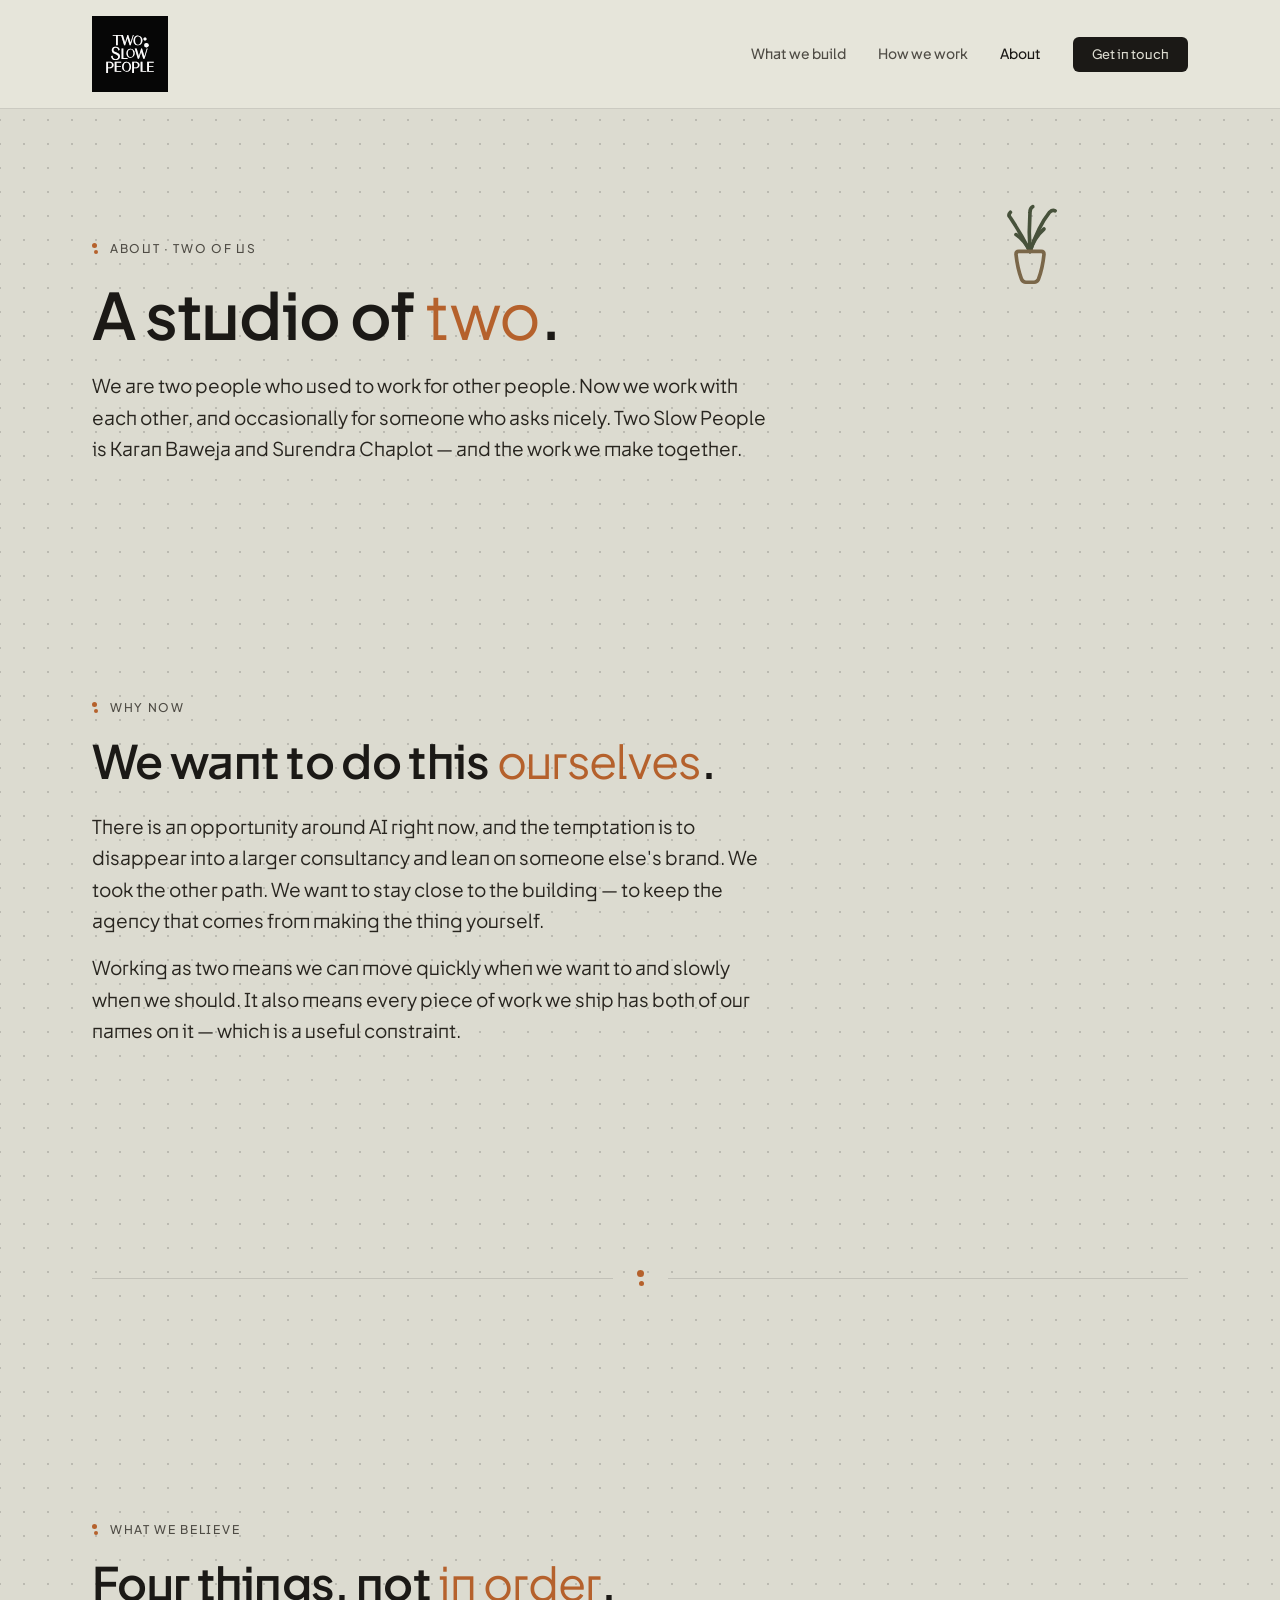
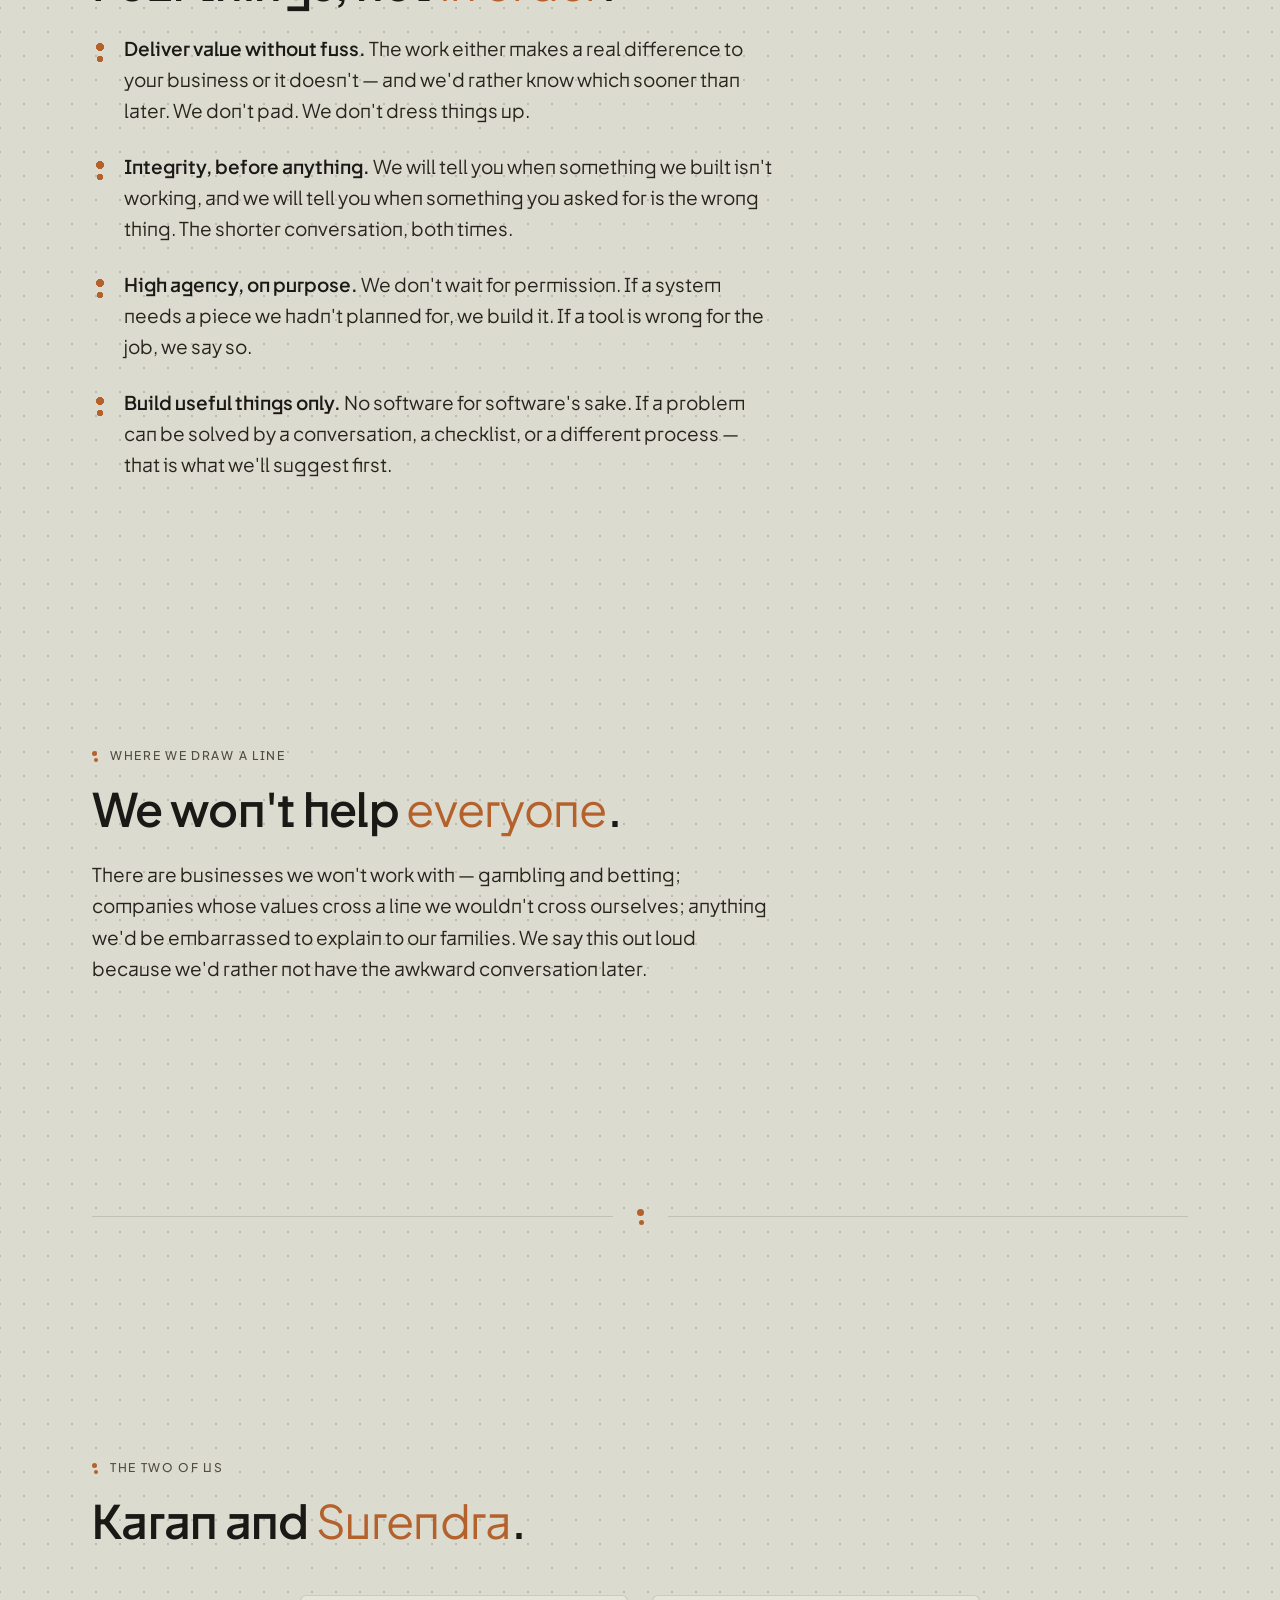
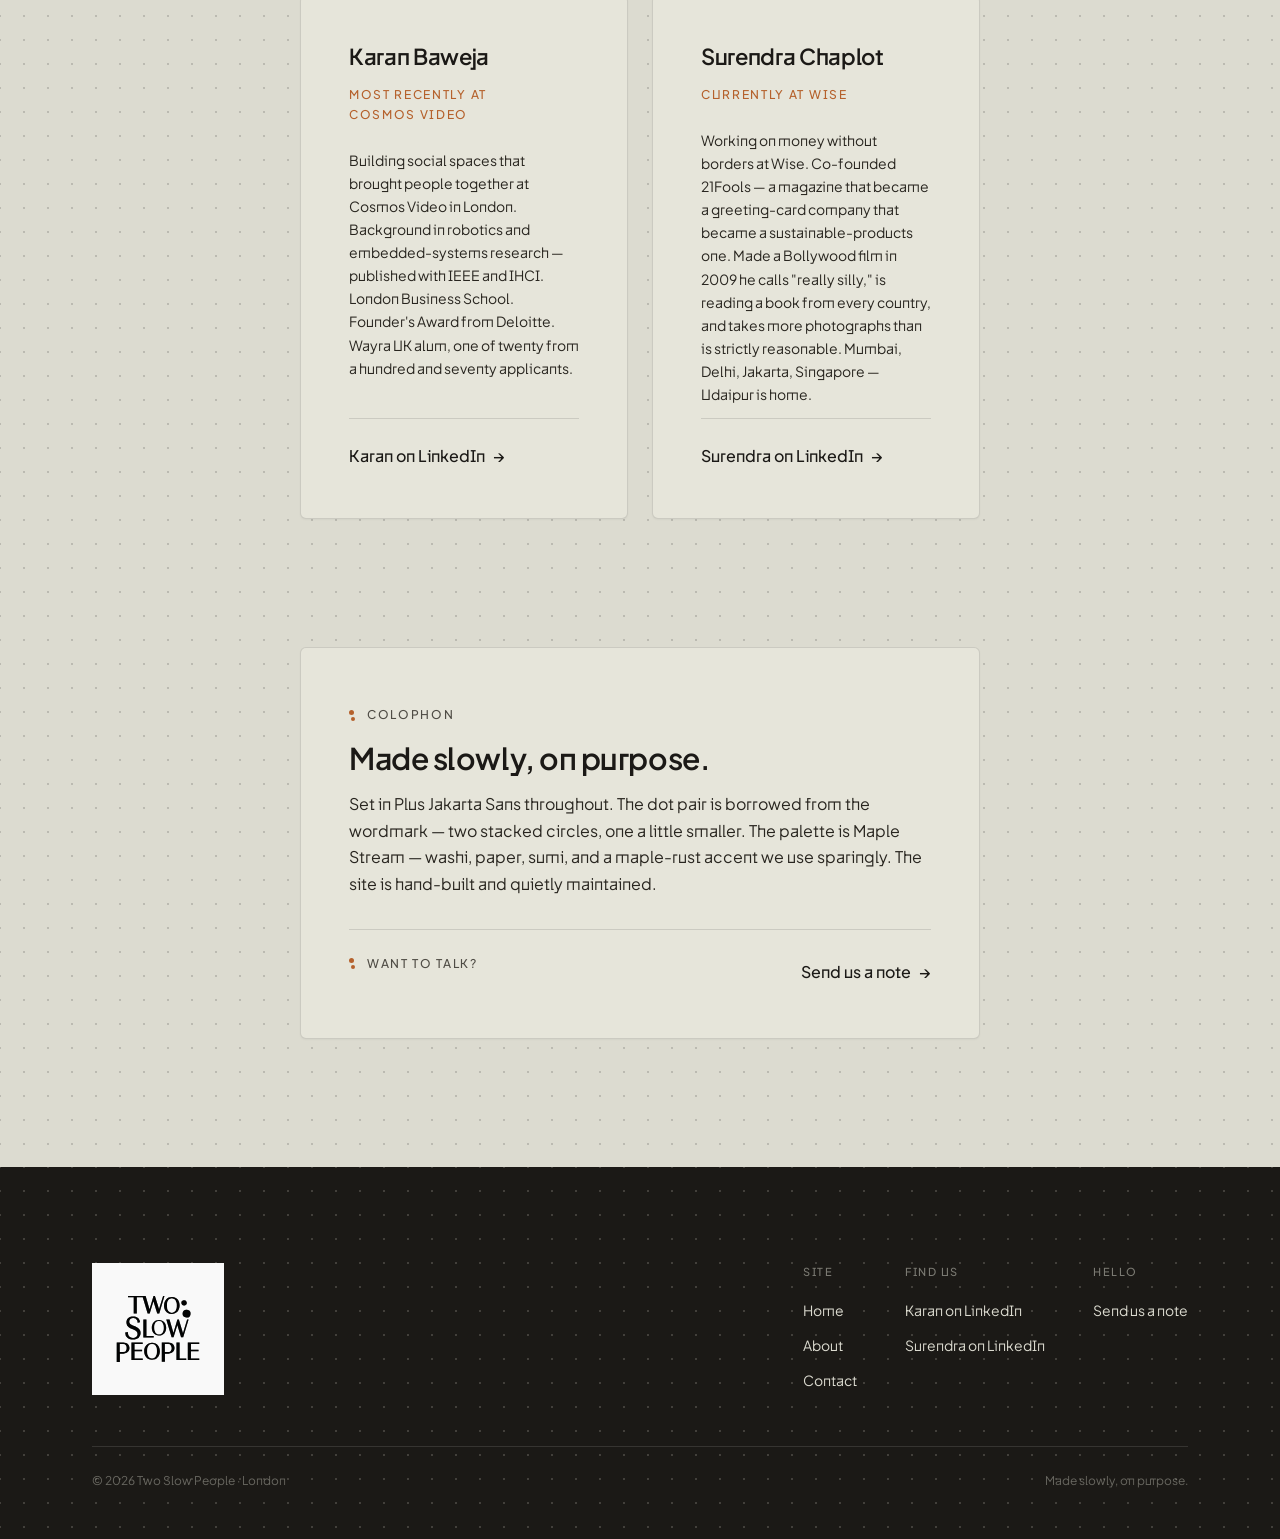
==== commit d6bc5aac: "Use the actual vector logo file as <img> instead of rebuilding it - Copied 2slowpeople_vector.svg fr" ====
--- a/about.html
+++ b/about.html
@@ -194,18 +194,7 @@
 <nav class="site-nav" id="nav">
     <div class="nav-inner">
         <a href="/" class="nav-logo" aria-label="Two Slow People — home">
-            <svg class="logo-square" viewBox="0 0 600 600" role="img" aria-label="Two Slow People">
-                <rect width="600" height="600" fill="var(--logo-bg)"/>
-                <g fill="var(--logo-fg)" font-family="'Bodoni Moda', 'Didot', Georgia, serif" font-weight="600" text-anchor="middle">
-                    <text x="300" y="220" font-size="120" letter-spacing="-4">TWO</text>
-                    <text x="300" y="345" font-size="120" letter-spacing="-4">SLOW</text>
-                    <text x="300" y="470" font-size="120" letter-spacing="-4">PEOPLE</text>
-                </g>
-                <g fill="var(--logo-dot)">
-                    <circle cx="445" cy="180" r="14"/>
-                    <circle cx="445" cy="225" r="10"/>
-                </g>
-            </svg>
+            <img class="logo-square" src="assets/logo-square.svg" alt="Two Slow People" />
         </a>
         <div class="nav-links" id="navLinks">
             <a href="index.html#what">What we build</a>
@@ -369,18 +358,7 @@
     <div class="wrap">
         <div class="footer-top">
             <a href="/" class="footer-mark" aria-label="Two Slow People">
-                <svg class="logo-square" viewBox="0 0 600 600" role="img" aria-label="Two Slow People">
-                    <rect width="600" height="600" fill="var(--logo-bg)"/>
-                    <g fill="var(--logo-fg)" font-family="'Bodoni Moda', 'Didot', Georgia, serif" font-weight="600" text-anchor="middle">
-                        <text x="300" y="220" font-size="120" letter-spacing="-4">TWO</text>
-                        <text x="300" y="345" font-size="120" letter-spacing="-4">SLOW</text>
-                        <text x="300" y="470" font-size="120" letter-spacing="-4">PEOPLE</text>
-                    </g>
-                    <g fill="var(--logo-dot)">
-                        <circle cx="445" cy="180" r="14"/>
-                        <circle cx="445" cy="225" r="10"/>
-                    </g>
-                </svg>
+                <img class="logo-square" src="assets/logo-square.svg" alt="Two Slow People" />
             </a>
             <div class="footer-cols">
                 <div class="footer-col">
--- a/css/site.css
+++ b/css/site.css
@@ -264,15 +264,12 @@
     padding: var(--s-4) var(--s-6);
     gap: var(--s-5);
 }
-/* Square logo lockup — inline SVG, themed via CSS custom props.
-   The same SVG is reused in the footer with the colour roles flipped. */
+/* Square logo — uses the vector file at assets/logo-square.svg directly.
+   One source image, sized via CSS, inverted via filter for the footer. */
 .logo-square {
     width: 76px;
     height: 76px;
     display: block;
-    --logo-bg:  var(--ink);
-    --logo-fg:  var(--washi);
-    --logo-dot: var(--momiji);
 }
 .nav-logo {
     display: inline-block;
@@ -282,11 +279,9 @@
     flex-shrink: 0;
 }
 .footer-mark .logo-square {
-    --logo-bg:  var(--washi);
-    --logo-fg:  var(--ink);
-    --logo-dot: var(--momiji);
     width: 132px;
     height: 132px;
+    filter: invert(1);
 }
 .nav-links {
     display: flex;
